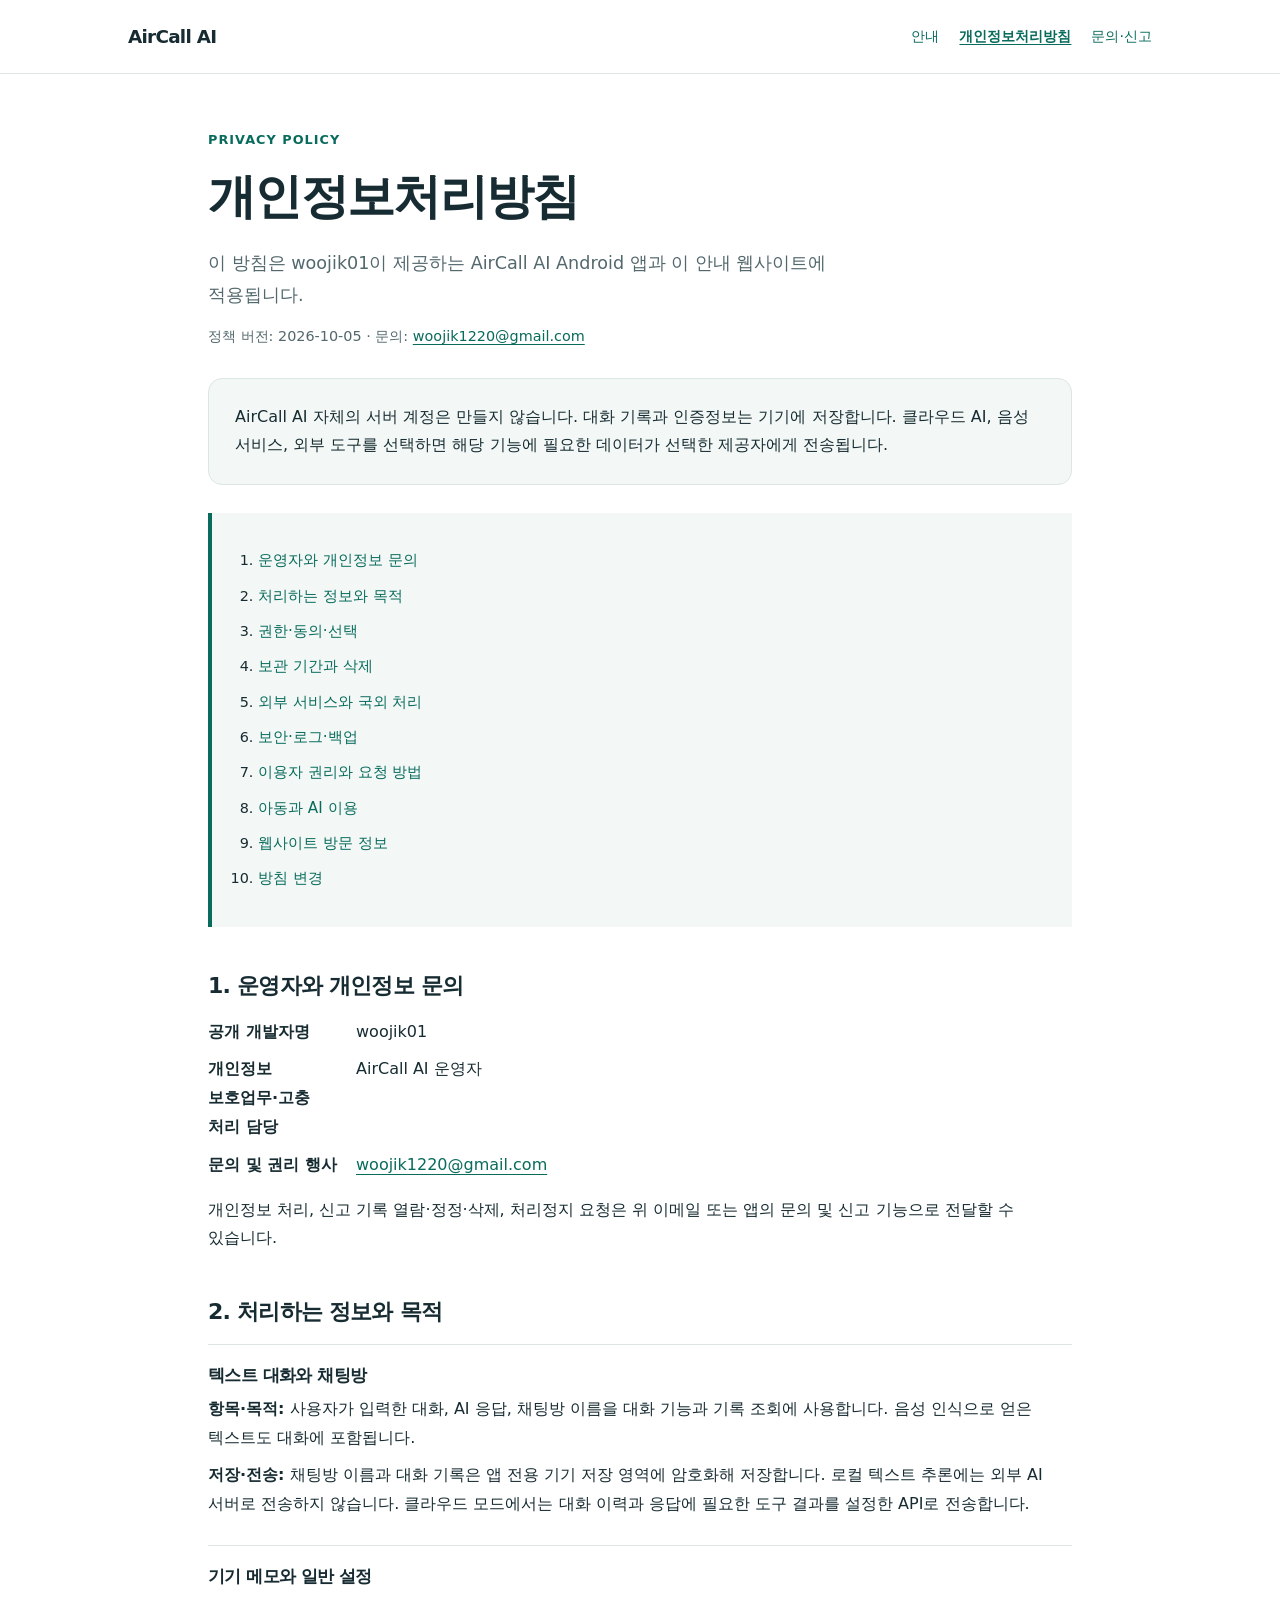
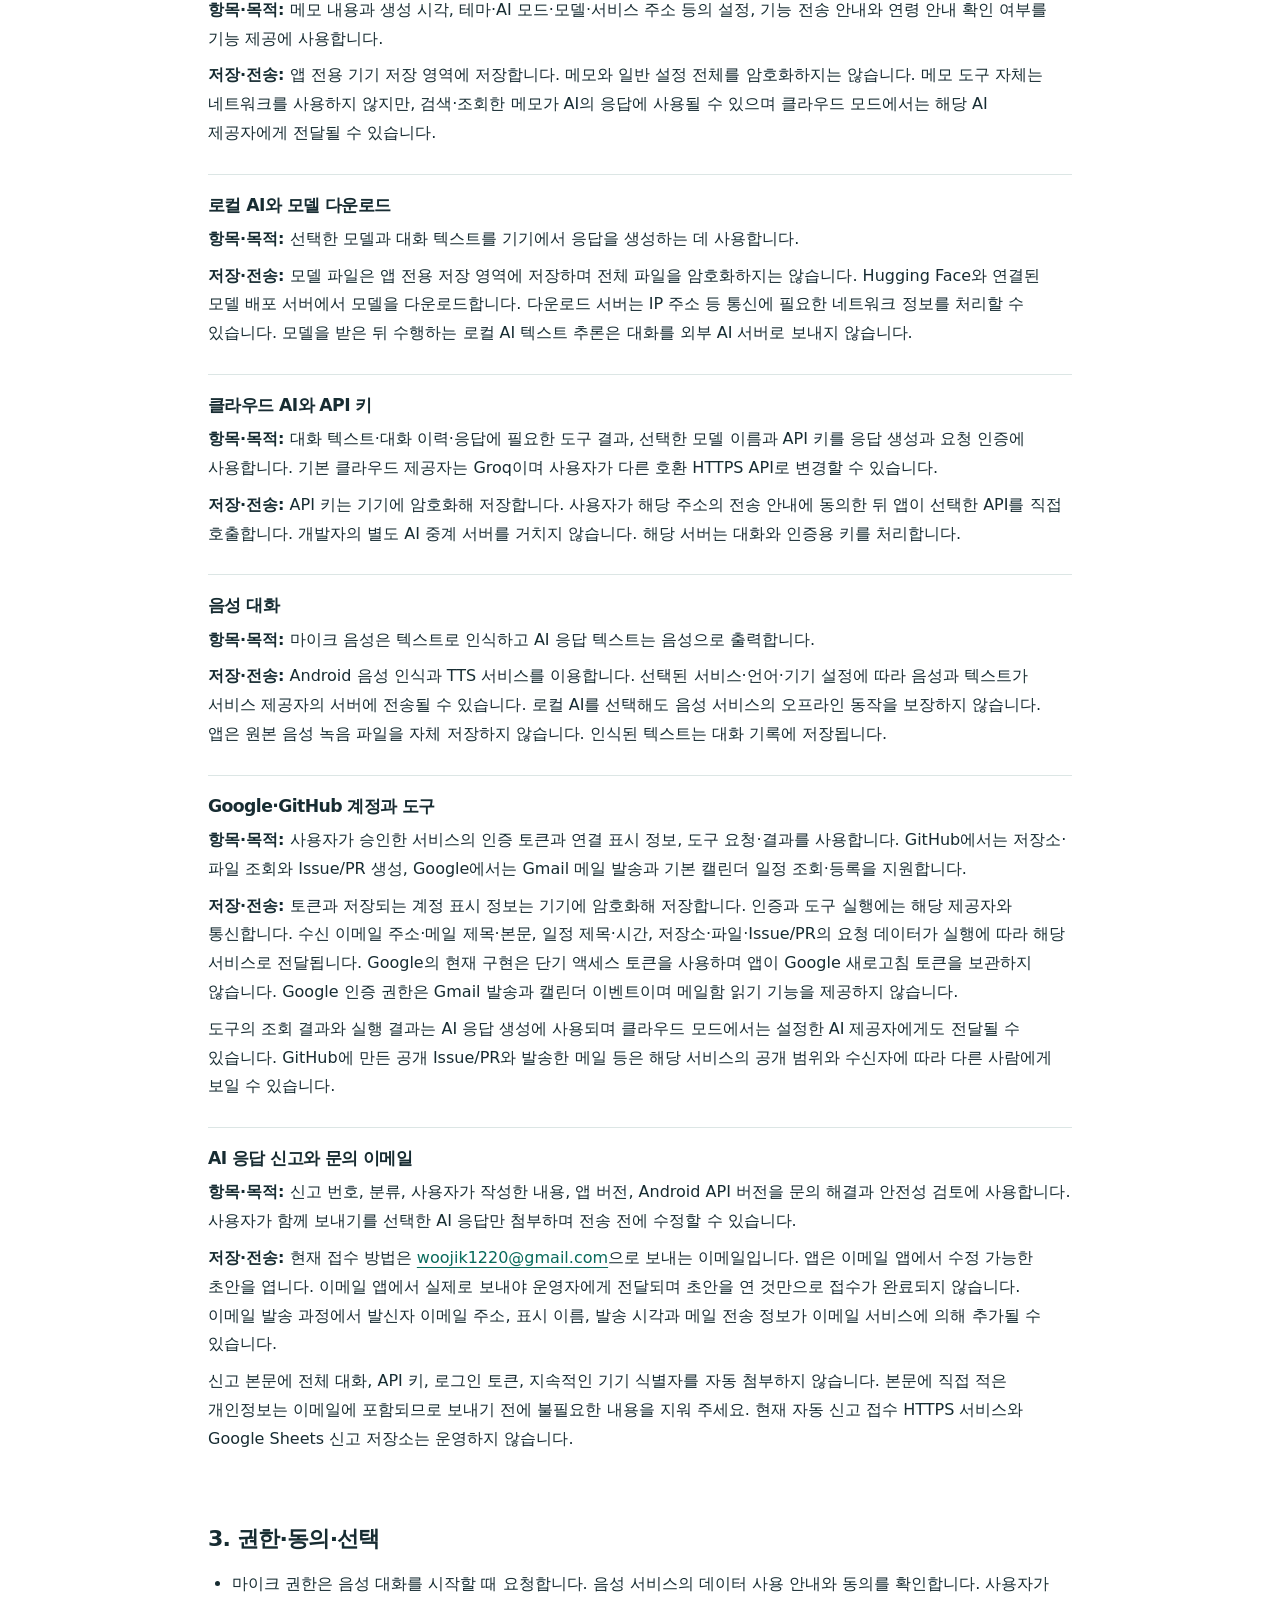
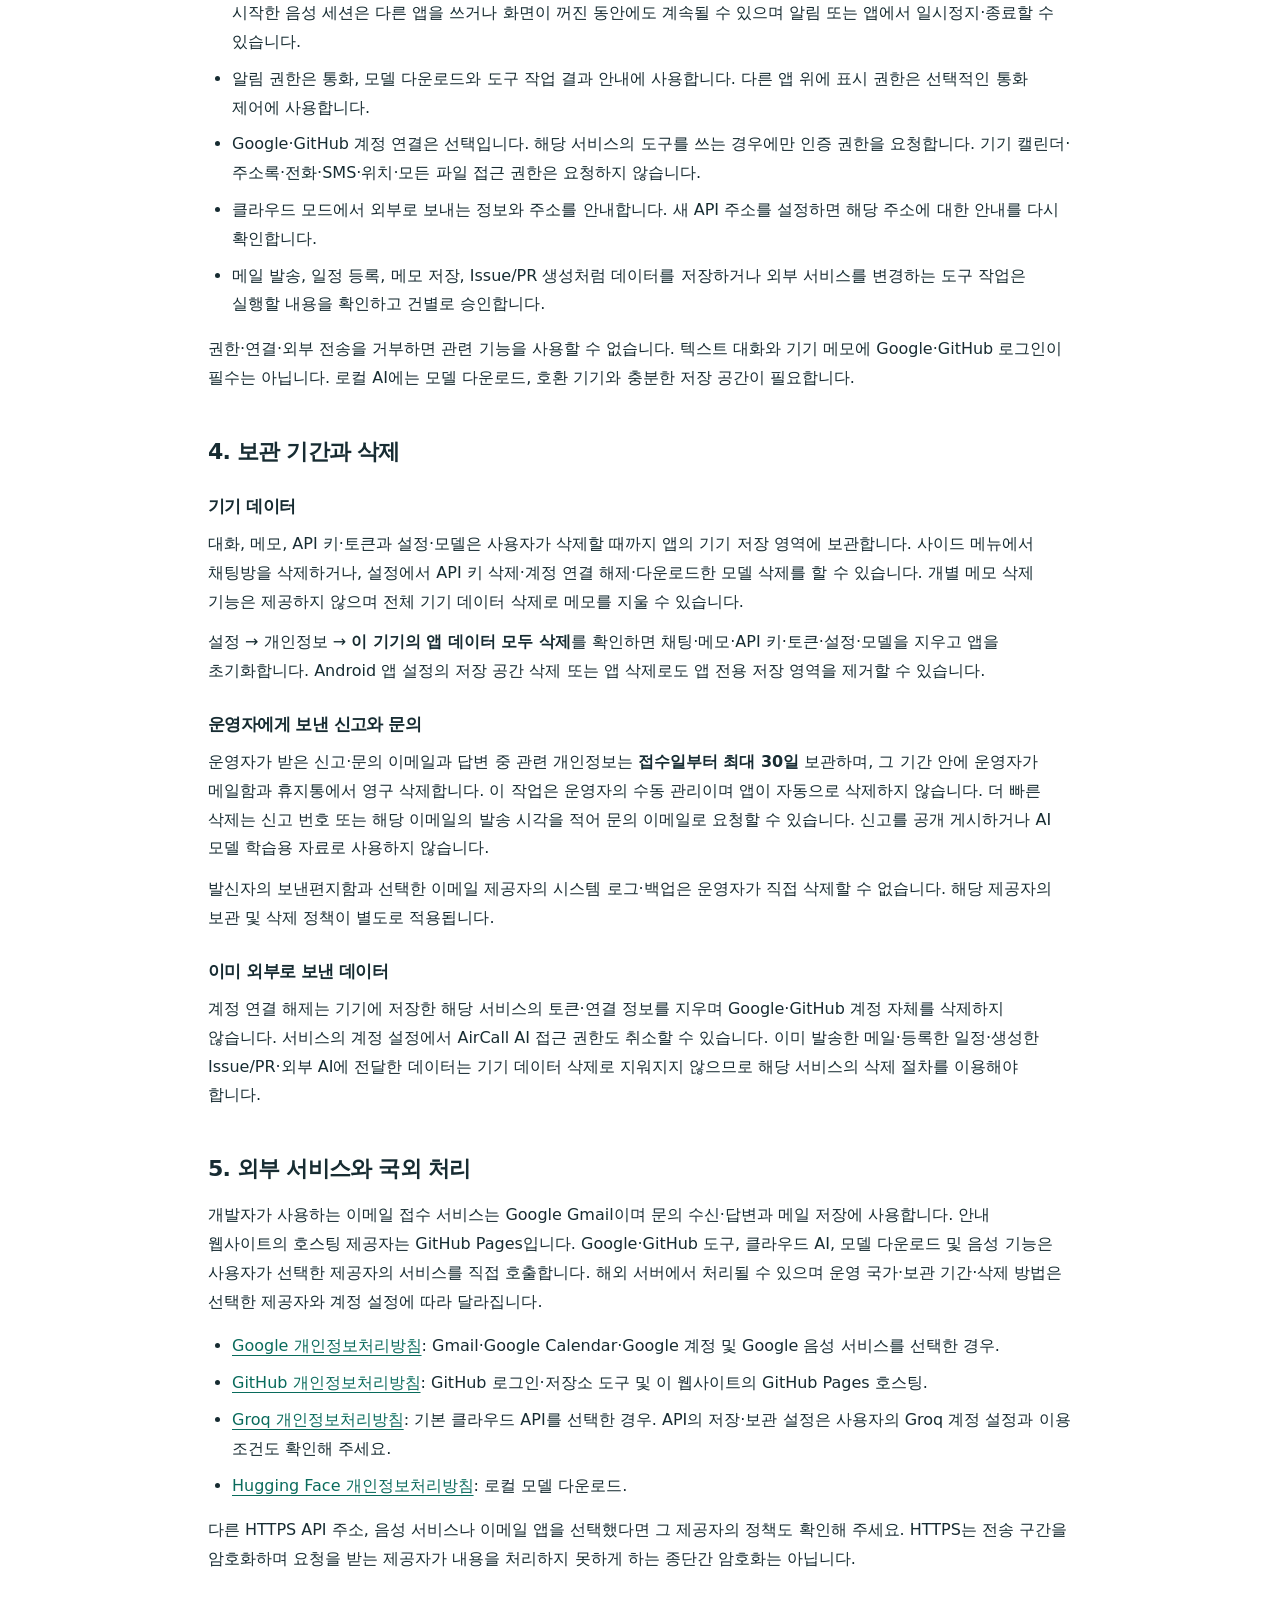
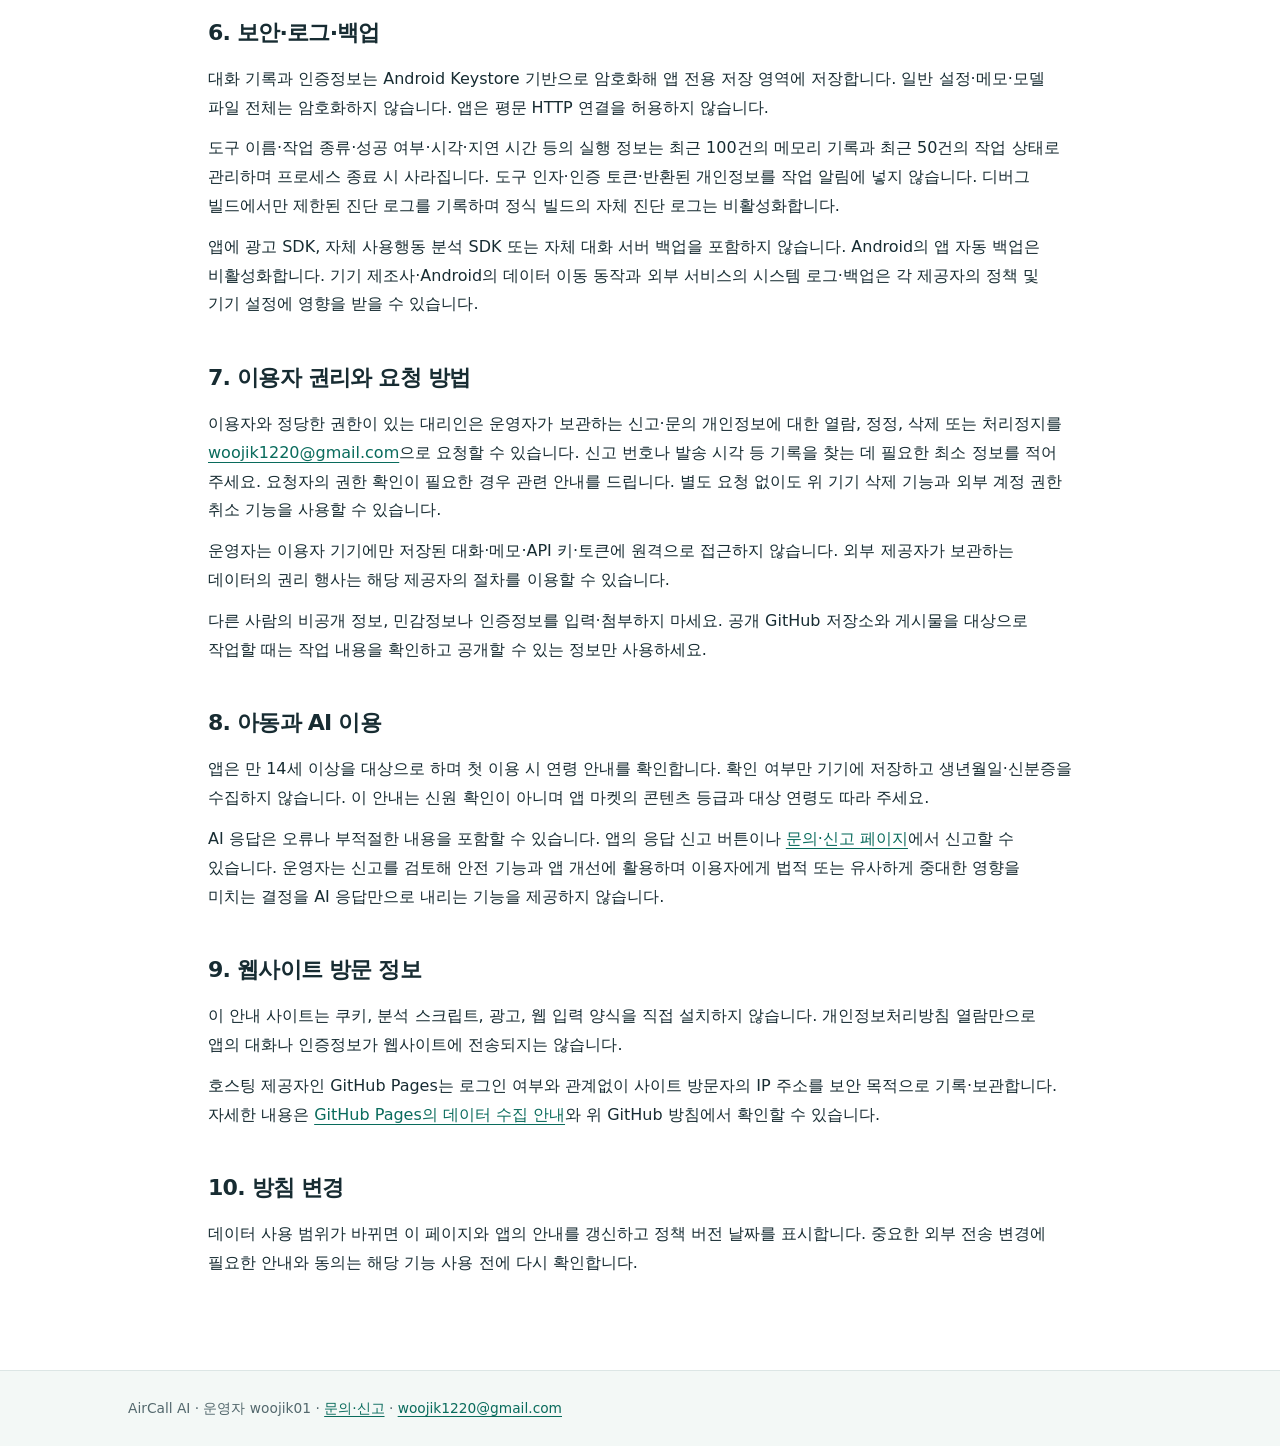
==== privacy-policy.html @ 27fa4282 "Publish AirCall AI privacy and support pages" ====
<!doctype html>
<html lang="ko">
<head>
  <meta charset="utf-8">
  <meta name="viewport" content="width=device-width, initial-scale=1">
  <meta name="description" content="AirCall AI Android 앱의 개인정보 처리 목적, 항목, 외부 전송, 보관 기간과 삭제 방법입니다.">
  <meta name="referrer" content="strict-origin-when-cross-origin">
  <meta http-equiv="Content-Security-Policy" content="default-src 'self'; script-src 'none'; style-src 'self'; object-src 'none'; base-uri 'self'; form-action 'none'">
  <title>개인정보처리방침 · AirCall AI</title>
  <link rel="stylesheet" href="site.css">
</head>
<body>
  <a class="skip" href="#main">본문으로 이동</a>
  <header class="site-header"><div class="bar">
    <a class="brand" href="index.html">AirCall AI</a>
    <nav aria-label="주 메뉴"><a href="index.html">안내</a><a href="privacy-policy.html" aria-current="page">개인정보처리방침</a><a href="support.html">문의·신고</a></nav>
  </div></header>
  <main id="main">
    <div class="eyebrow">Privacy Policy</div>
    <h1>개인정보처리방침</h1>
    <p class="lead">이 방침은 woojik01이 제공하는 AirCall AI Android 앱과 이 안내 웹사이트에 적용됩니다.</p>
    <p class="meta">정책 버전: 2026-10-05 · 문의: <a href="mailto:woojik1220@gmail.com">woojik1220@gmail.com</a></p>
    <div class="panel"><p>AirCall AI 자체의 서버 계정은 만들지 않습니다. 대화 기록과 인증정보는 기기에 저장합니다. 클라우드 AI, 음성 서비스, 외부 도구를 선택하면 해당 기능에 필요한 데이터가 선택한 제공자에게 전송됩니다.</p></div>
    <nav class="toc" aria-label="이 방침의 목차"><ol>
      <li><a href="#controller">운영자와 개인정보 문의</a></li><li><a href="#data">처리하는 정보와 목적</a></li><li><a href="#choices">권한·동의·선택</a></li><li><a href="#retention">보관 기간과 삭제</a></li><li><a href="#services">외부 서비스와 국외 처리</a></li><li><a href="#security">보안·로그·백업</a></li><li><a href="#rights">이용자 권리와 요청 방법</a></li><li><a href="#children">아동과 AI 이용</a></li><li><a href="#website">웹사이트 방문 정보</a></li><li><a href="#changes">방침 변경</a></li>
    </ol></nav>

    <section id="controller"><h2>1. 운영자와 개인정보 문의</h2>
      <dl><dt>공개 개발자명</dt><dd>woojik01</dd><dt>개인정보 보호업무·고충 처리 담당</dt><dd>AirCall AI 운영자</dd><dt>문의 및 권리 행사</dt><dd><a href="mailto:woojik1220@gmail.com">woojik1220@gmail.com</a></dd></dl>
      <p>개인정보 처리, 신고 기록 열람·정정·삭제, 처리정지 요청은 위 이메일 또는 앱의 문의 및 신고 기능으로 전달할 수 있습니다.</p>
    </section>

    <section id="data"><h2>2. 처리하는 정보와 목적</h2>
      <article class="data-flow"><h3>텍스트 대화와 채팅방</h3><p><span class="label">항목·목적:</span> 사용자가 입력한 대화, AI 응답, 채팅방 이름을 대화 기능과 기록 조회에 사용합니다. 음성 인식으로 얻은 텍스트도 대화에 포함됩니다.</p><p><span class="label">저장·전송:</span> 채팅방 이름과 대화 기록은 앱 전용 기기 저장 영역에 암호화해 저장합니다. 로컬 텍스트 추론에는 외부 AI 서버로 전송하지 않습니다. 클라우드 모드에서는 대화 이력과 응답에 필요한 도구 결과를 설정한 API로 전송합니다.</p></article>
      <article class="data-flow"><h3>기기 메모와 일반 설정</h3><p><span class="label">항목·목적:</span> 메모 내용과 생성 시각, 테마·AI 모드·모델·서비스 주소 등의 설정, 기능 전송 안내와 연령 안내 확인 여부를 기능 제공에 사용합니다.</p><p><span class="label">저장·전송:</span> 앱 전용 기기 저장 영역에 저장합니다. 메모와 일반 설정 전체를 암호화하지는 않습니다. 메모 도구 자체는 네트워크를 사용하지 않지만, 검색·조회한 메모가 AI의 응답에 사용될 수 있으며 클라우드 모드에서는 해당 AI 제공자에게 전달될 수 있습니다.</p></article>
      <article class="data-flow"><h3>로컬 AI와 모델 다운로드</h3><p><span class="label">항목·목적:</span> 선택한 모델과 대화 텍스트를 기기에서 응답을 생성하는 데 사용합니다.</p><p><span class="label">저장·전송:</span> 모델 파일은 앱 전용 저장 영역에 저장하며 전체 파일을 암호화하지는 않습니다. Hugging Face와 연결된 모델 배포 서버에서 모델을 다운로드합니다. 다운로드 서버는 IP 주소 등 통신에 필요한 네트워크 정보를 처리할 수 있습니다. 모델을 받은 뒤 수행하는 로컬 AI 텍스트 추론은 대화를 외부 AI 서버로 보내지 않습니다.</p></article>
      <article class="data-flow"><h3>클라우드 AI와 API 키</h3><p><span class="label">항목·목적:</span> 대화 텍스트·대화 이력·응답에 필요한 도구 결과, 선택한 모델 이름과 API 키를 응답 생성과 요청 인증에 사용합니다. 기본 클라우드 제공자는 Groq이며 사용자가 다른 호환 HTTPS API로 변경할 수 있습니다.</p><p><span class="label">저장·전송:</span> API 키는 기기에 암호화해 저장합니다. 사용자가 해당 주소의 전송 안내에 동의한 뒤 앱이 선택한 API를 직접 호출합니다. 개발자의 별도 AI 중계 서버를 거치지 않습니다. 해당 서버는 대화와 인증용 키를 처리합니다.</p></article>
      <article class="data-flow"><h3>음성 대화</h3><p><span class="label">항목·목적:</span> 마이크 음성은 텍스트로 인식하고 AI 응답 텍스트는 음성으로 출력합니다.</p><p><span class="label">저장·전송:</span> Android 음성 인식과 TTS 서비스를 이용합니다. 선택된 서비스·언어·기기 설정에 따라 음성과 텍스트가 서비스 제공자의 서버에 전송될 수 있습니다. 로컬 AI를 선택해도 음성 서비스의 오프라인 동작을 보장하지 않습니다. 앱은 원본 음성 녹음 파일을 자체 저장하지 않습니다. 인식된 텍스트는 대화 기록에 저장됩니다.</p></article>
      <article class="data-flow"><h3>Google·GitHub 계정과 도구</h3><p><span class="label">항목·목적:</span> 사용자가 승인한 서비스의 인증 토큰과 연결 표시 정보, 도구 요청·결과를 사용합니다. GitHub에서는 저장소·파일 조회와 Issue/PR 생성, Google에서는 Gmail 메일 발송과 기본 캘린더 일정 조회·등록을 지원합니다.</p><p><span class="label">저장·전송:</span> 토큰과 저장되는 계정 표시 정보는 기기에 암호화해 저장합니다. 인증과 도구 실행에는 해당 제공자와 통신합니다. 수신 이메일 주소·메일 제목·본문, 일정 제목·시간, 저장소·파일·Issue/PR의 요청 데이터가 실행에 따라 해당 서비스로 전달됩니다. Google의 현재 구현은 단기 액세스 토큰을 사용하며 앱이 Google 새로고침 토큰을 보관하지 않습니다. Google 인증 권한은 Gmail 발송과 캘린더 이벤트이며 메일함 읽기 기능을 제공하지 않습니다.</p><p>도구의 조회 결과와 실행 결과는 AI 응답 생성에 사용되며 클라우드 모드에서는 설정한 AI 제공자에게도 전달될 수 있습니다. GitHub에 만든 공개 Issue/PR와 발송한 메일 등은 해당 서비스의 공개 범위와 수신자에 따라 다른 사람에게 보일 수 있습니다.</p></article>
      <article class="data-flow"><h3>AI 응답 신고와 문의 이메일</h3><p><span class="label">항목·목적:</span> 신고 번호, 분류, 사용자가 작성한 내용, 앱 버전, Android API 버전을 문의 해결과 안전성 검토에 사용합니다. 사용자가 함께 보내기를 선택한 AI 응답만 첨부하며 전송 전에 수정할 수 있습니다.</p><p><span class="label">저장·전송:</span> 현재 접수 방법은 <a href="mailto:woojik1220@gmail.com">woojik1220@gmail.com</a>으로 보내는 이메일입니다. 앱은 이메일 앱에서 수정 가능한 초안을 엽니다. 이메일 앱에서 실제로 보내야 운영자에게 전달되며 초안을 연 것만으로 접수가 완료되지 않습니다. 이메일 발송 과정에서 발신자 이메일 주소, 표시 이름, 발송 시각과 메일 전송 정보가 이메일 서비스에 의해 추가될 수 있습니다.</p><p>신고 본문에 전체 대화, API 키, 로그인 토큰, 지속적인 기기 식별자를 자동 첨부하지 않습니다. 본문에 직접 적은 개인정보는 이메일에 포함되므로 보내기 전에 불필요한 내용을 지워 주세요. 현재 자동 신고 접수 HTTPS 서비스와 Google Sheets 신고 저장소는 운영하지 않습니다.</p></article>
    </section>

    <section id="choices"><h2>3. 권한·동의·선택</h2>
      <ul><li>마이크 권한은 음성 대화를 시작할 때 요청합니다. 음성 서비스의 데이터 사용 안내와 동의를 확인합니다. 사용자가 시작한 음성 세션은 다른 앱을 쓰거나 화면이 꺼진 동안에도 계속될 수 있으며 알림 또는 앱에서 일시정지·종료할 수 있습니다.</li><li>알림 권한은 통화, 모델 다운로드와 도구 작업 결과 안내에 사용합니다. 다른 앱 위에 표시 권한은 선택적인 통화 제어에 사용합니다.</li><li>Google·GitHub 계정 연결은 선택입니다. 해당 서비스의 도구를 쓰는 경우에만 인증 권한을 요청합니다. 기기 캘린더·주소록·전화·SMS·위치·모든 파일 접근 권한은 요청하지 않습니다.</li><li>클라우드 모드에서 외부로 보내는 정보와 주소를 안내합니다. 새 API 주소를 설정하면 해당 주소에 대한 안내를 다시 확인합니다.</li><li>메일 발송, 일정 등록, 메모 저장, Issue/PR 생성처럼 데이터를 저장하거나 외부 서비스를 변경하는 도구 작업은 실행할 내용을 확인하고 건별로 승인합니다.</li></ul>
      <p>권한·연결·외부 전송을 거부하면 관련 기능을 사용할 수 없습니다. 텍스트 대화와 기기 메모에 Google·GitHub 로그인이 필수는 아닙니다. 로컬 AI에는 모델 다운로드, 호환 기기와 충분한 저장 공간이 필요합니다.</p>
    </section>

    <section id="retention"><h2>4. 보관 기간과 삭제</h2>
      <h3>기기 데이터</h3><p>대화, 메모, API 키·토큰과 설정·모델은 사용자가 삭제할 때까지 앱의 기기 저장 영역에 보관합니다. 사이드 메뉴에서 채팅방을 삭제하거나, 설정에서 API 키 삭제·계정 연결 해제·다운로드한 모델 삭제를 할 수 있습니다. 개별 메모 삭제 기능은 제공하지 않으며 전체 기기 데이터 삭제로 메모를 지울 수 있습니다.</p>
      <p>설정 → 개인정보 → <strong>이 기기의 앱 데이터 모두 삭제</strong>를 확인하면 채팅·메모·API 키·토큰·설정·모델을 지우고 앱을 초기화합니다. Android 앱 설정의 저장 공간 삭제 또는 앱 삭제로도 앱 전용 저장 영역을 제거할 수 있습니다.</p>
      <h3>운영자에게 보낸 신고와 문의</h3><p>운영자가 받은 신고·문의 이메일과 답변 중 관련 개인정보는 <strong>접수일부터 최대 30일</strong> 보관하며, 그 기간 안에 운영자가 메일함과 휴지통에서 영구 삭제합니다. 이 작업은 운영자의 수동 관리이며 앱이 자동으로 삭제하지 않습니다. 더 빠른 삭제는 신고 번호 또는 해당 이메일의 발송 시각을 적어 문의 이메일로 요청할 수 있습니다. 신고를 공개 게시하거나 AI 모델 학습용 자료로 사용하지 않습니다.</p>
      <p>발신자의 보낸편지함과 선택한 이메일 제공자의 시스템 로그·백업은 운영자가 직접 삭제할 수 없습니다. 해당 제공자의 보관 및 삭제 정책이 별도로 적용됩니다.</p>
      <h3>이미 외부로 보낸 데이터</h3><p>계정 연결 해제는 기기에 저장한 해당 서비스의 토큰·연결 정보를 지우며 Google·GitHub 계정 자체를 삭제하지 않습니다. 서비스의 계정 설정에서 AirCall AI 접근 권한도 취소할 수 있습니다. 이미 발송한 메일·등록한 일정·생성한 Issue/PR·외부 AI에 전달한 데이터는 기기 데이터 삭제로 지워지지 않으므로 해당 서비스의 삭제 절차를 이용해야 합니다.</p>
    </section>

    <section id="services"><h2>5. 외부 서비스와 국외 처리</h2>
      <p>개발자가 사용하는 이메일 접수 서비스는 Google Gmail이며 문의 수신·답변과 메일 저장에 사용합니다. 안내 웹사이트의 호스팅 제공자는 GitHub Pages입니다. Google·GitHub 도구, 클라우드 AI, 모델 다운로드 및 음성 기능은 사용자가 선택한 제공자의 서비스를 직접 호출합니다. 해외 서버에서 처리될 수 있으며 운영 국가·보관 기간·삭제 방법은 선택한 제공자와 계정 설정에 따라 달라집니다.</p>
      <ul><li><a href="https://policies.google.com/privacy?hl=ko">Google 개인정보처리방침</a>: Gmail·Google Calendar·Google 계정 및 Google 음성 서비스를 선택한 경우.</li><li><a href="https://docs.github.com/en/site-policy/privacy-policies/github-general-privacy-statement">GitHub 개인정보처리방침</a>: GitHub 로그인·저장소 도구 및 이 웹사이트의 GitHub Pages 호스팅.</li><li><a href="https://groq.com/privacy-policy">Groq 개인정보처리방침</a>: 기본 클라우드 API를 선택한 경우. API의 저장·보관 설정은 사용자의 Groq 계정 설정과 이용 조건도 확인해 주세요.</li><li><a href="https://huggingface.co/privacy">Hugging Face 개인정보처리방침</a>: 로컬 모델 다운로드.</li></ul>
      <p>다른 HTTPS API 주소, 음성 서비스나 이메일 앱을 선택했다면 그 제공자의 정책도 확인해 주세요. HTTPS는 전송 구간을 암호화하며 요청을 받는 제공자가 내용을 처리하지 못하게 하는 종단간 암호화는 아닙니다.</p>
    </section>

    <section id="security"><h2>6. 보안·로그·백업</h2>
      <p>대화 기록과 인증정보는 Android Keystore 기반으로 암호화해 앱 전용 저장 영역에 저장합니다. 일반 설정·메모·모델 파일 전체는 암호화하지 않습니다. 앱은 평문 HTTP 연결을 허용하지 않습니다.</p>
      <p>도구 이름·작업 종류·성공 여부·시각·지연 시간 등의 실행 정보는 최근 100건의 메모리 기록과 최근 50건의 작업 상태로 관리하며 프로세스 종료 시 사라집니다. 도구 인자·인증 토큰·반환된 개인정보를 작업 알림에 넣지 않습니다. 디버그 빌드에서만 제한된 진단 로그를 기록하며 정식 빌드의 자체 진단 로그는 비활성화합니다.</p>
      <p>앱에 광고 SDK, 자체 사용행동 분석 SDK 또는 자체 대화 서버 백업을 포함하지 않습니다. Android의 앱 자동 백업은 비활성화합니다. 기기 제조사·Android의 데이터 이동 동작과 외부 서비스의 시스템 로그·백업은 각 제공자의 정책 및 기기 설정에 영향을 받을 수 있습니다.</p>
    </section>

    <section id="rights"><h2>7. 이용자 권리와 요청 방법</h2>
      <p>이용자와 정당한 권한이 있는 대리인은 운영자가 보관하는 신고·문의 개인정보에 대한 열람, 정정, 삭제 또는 처리정지를 <a href="mailto:woojik1220@gmail.com">woojik1220@gmail.com</a>으로 요청할 수 있습니다. 신고 번호나 발송 시각 등 기록을 찾는 데 필요한 최소 정보를 적어 주세요. 요청자의 권한 확인이 필요한 경우 관련 안내를 드립니다. 별도 요청 없이도 위 기기 삭제 기능과 외부 계정 권한 취소 기능을 사용할 수 있습니다.</p>
      <p>운영자는 이용자 기기에만 저장된 대화·메모·API 키·토큰에 원격으로 접근하지 않습니다. 외부 제공자가 보관하는 데이터의 권리 행사는 해당 제공자의 절차를 이용할 수 있습니다.</p>
      <p>다른 사람의 비공개 정보, 민감정보나 인증정보를 입력·첨부하지 마세요. 공개 GitHub 저장소와 게시물을 대상으로 작업할 때는 작업 내용을 확인하고 공개할 수 있는 정보만 사용하세요.</p>
    </section>

    <section id="children"><h2>8. 아동과 AI 이용</h2>
      <p>앱은 만 14세 이상을 대상으로 하며 첫 이용 시 연령 안내를 확인합니다. 확인 여부만 기기에 저장하고 생년월일·신분증을 수집하지 않습니다. 이 안내는 신원 확인이 아니며 앱 마켓의 콘텐츠 등급과 대상 연령도 따라 주세요.</p>
      <p>AI 응답은 오류나 부적절한 내용을 포함할 수 있습니다. 앱의 응답 신고 버튼이나 <a href="support.html">문의·신고 페이지</a>에서 신고할 수 있습니다. 운영자는 신고를 검토해 안전 기능과 앱 개선에 활용하며 이용자에게 법적 또는 유사하게 중대한 영향을 미치는 결정을 AI 응답만으로 내리는 기능을 제공하지 않습니다.</p>
    </section>

    <section id="website"><h2>9. 웹사이트 방문 정보</h2>
      <p>이 안내 사이트는 쿠키, 분석 스크립트, 광고, 웹 입력 양식을 직접 설치하지 않습니다. 개인정보처리방침 열람만으로 앱의 대화나 인증정보가 웹사이트에 전송되지는 않습니다.</p>
      <p>호스팅 제공자인 GitHub Pages는 로그인 여부와 관계없이 사이트 방문자의 IP 주소를 보안 목적으로 기록·보관합니다. 자세한 내용은 <a href="https://docs.github.com/en/pages/getting-started-with-github-pages/what-is-github-pages#data-collection">GitHub Pages의 데이터 수집 안내</a>와 위 GitHub 방침에서 확인할 수 있습니다.</p>
    </section>

    <section id="changes"><h2>10. 방침 변경</h2><p>데이터 사용 범위가 바뀌면 이 페이지와 앱의 안내를 갱신하고 정책 버전 날짜를 표시합니다. 중요한 외부 전송 변경에 필요한 안내와 동의는 해당 기능 사용 전에 다시 확인합니다.</p></section>
  </main>
  <footer><div class="footer-inner">AirCall AI · 운영자 woojik01 · <a href="support.html">문의·신고</a> · <a href="mailto:woojik1220@gmail.com">woojik1220@gmail.com</a></div></footer>
</body>
</html>
---- site.css ----
:root{color-scheme:light;--ink:#172c32;--muted:#53686d;--line:#dce6e5;--accent:#096b5c;--surface:#f3f8f6;--paper:#fff}
*{box-sizing:border-box}
html{scroll-behavior:smooth}
body{margin:0;background:var(--paper);color:var(--ink);font-family:system-ui,-apple-system,BlinkMacSystemFont,"Segoe UI",sans-serif;line-height:1.8;word-break:keep-all;overflow-wrap:anywhere}
a{color:var(--accent);text-underline-offset:.22em}
a:hover{text-decoration-thickness:2px}
a:focus-visible{outline:3px solid var(--accent);outline-offset:5px;border-radius:2px}
.skip{position:absolute;left:16px;top:-100px;background:var(--paper);padding:8px 16px;z-index:5}.skip:focus{top:12px}
.site-header{border-bottom:1px solid var(--line);background:var(--paper)}
.bar{max-width:1080px;margin:auto;padding:20px 28px;display:flex;align-items:center;justify-content:space-between;gap:16px;flex-wrap:wrap}
.brand{font-size:1.15rem;font-weight:750;color:var(--ink);text-decoration:none;letter-spacing:-.04em}
nav{display:flex;gap:20px;flex-wrap:wrap;font-size:.9rem}nav a{text-decoration:none}nav a[aria-current=page]{font-weight:750;text-decoration:underline}
main{max-width:920px;margin:0 auto;padding:54px 28px 80px}
.eyebrow{font-size:.8rem;font-weight:700;letter-spacing:.08em;color:var(--accent);text-transform:uppercase}
h1,h2,h3{line-height:1.4;letter-spacing:-.035em}h1{font-size:clamp(2rem,5vw,3rem);margin:12px 0 18px}h2{font-size:1.38rem;margin:44px 0 16px}h3{font-size:1.08rem;margin:26px 0 8px}
p{margin:12px 0}.lead{font-size:1.1rem;max-width:680px;color:var(--muted)}.meta{font-size:.9rem;color:var(--muted)}
.panel{margin:28px 0;padding:24px 26px;background:var(--surface);border:1px solid var(--line);border-radius:14px}.panel p:first-child{margin-top:0}.panel p:last-child{margin-bottom:0}
.cards{display:grid;grid-template-columns:repeat(2,minmax(0,1fr));gap:18px;margin:34px 0}.card{padding:25px;border:1px solid var(--line);border-radius:14px}.card h2{margin:0 0 12px}.card p{color:var(--muted)}
.button{display:inline-block;padding:10px 18px;background:var(--accent);color:#fff;border-radius:8px;text-decoration:none;font-weight:650;margin-top:12px}
.toc{padding:20px 24px;border-left:4px solid var(--accent);background:var(--surface)}.toc ol{margin:6px 0;padding-left:22px}.toc a{font-size:.95rem}
ul,ol{padding-left:24px}li{margin:8px 0}
dl{display:grid;grid-template-columns:130px 1fr;gap:9px 18px}dt{font-weight:650}dd{margin:0}
.data-flow{border-top:1px solid var(--line);padding:18px 0}.data-flow h3{margin-top:0}.data-flow p{margin:8px 0}.label{font-weight:650}
.small{font-size:.88rem;color:var(--muted)}
footer{border-top:1px solid var(--line);background:var(--surface)}.footer-inner{max-width:1080px;margin:auto;padding:25px 28px;font-size:.86rem;color:var(--muted)}
@media(max-width:600px){.bar{padding:18px 20px;gap:8px}nav{gap:14px;font-size:.82rem}main{padding:36px 20px 54px}h2{margin-top:34px}.panel{padding:20px}.cards{grid-template-columns:1fr}.card{padding:22px}dl{grid-template-columns:1fr;gap:0}dd{margin-bottom:12px}.footer-inner{padding:22px 20px}}
@media(prefers-reduced-motion:reduce){html{scroll-behavior:auto}}
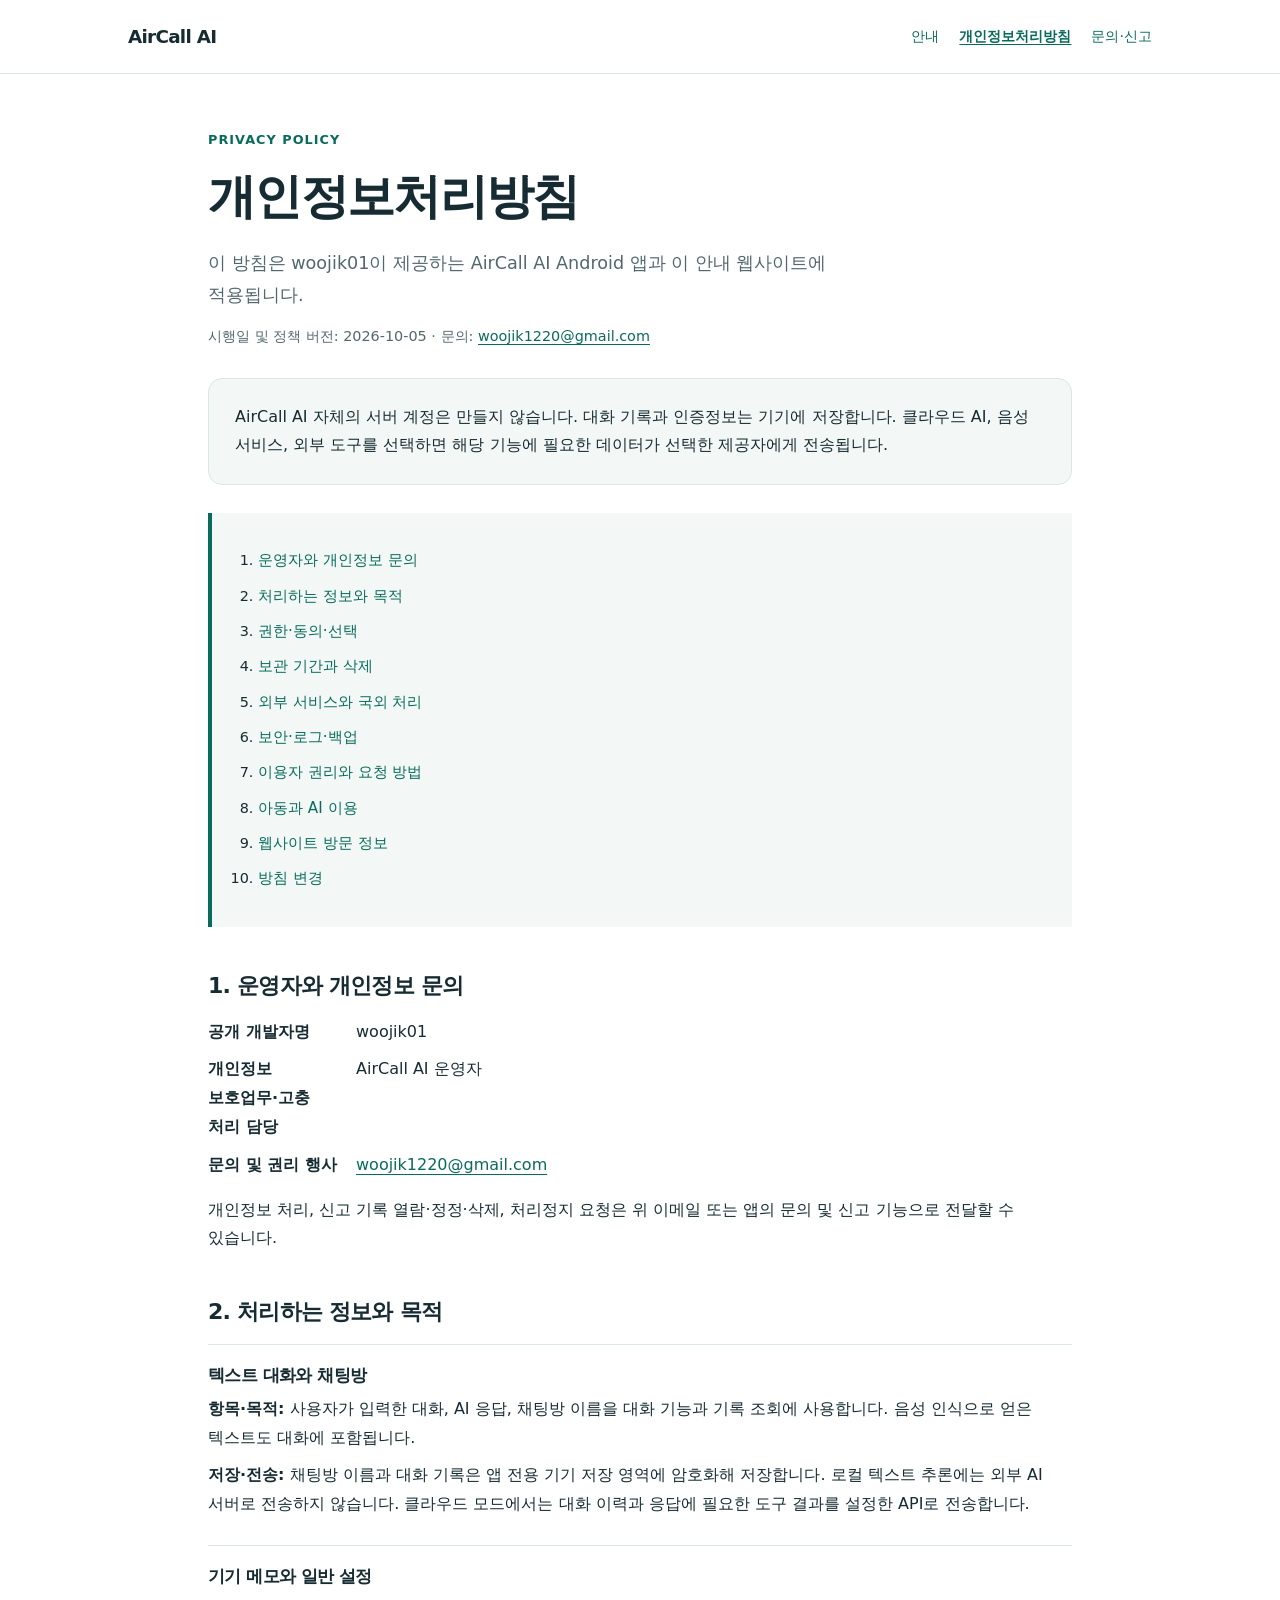
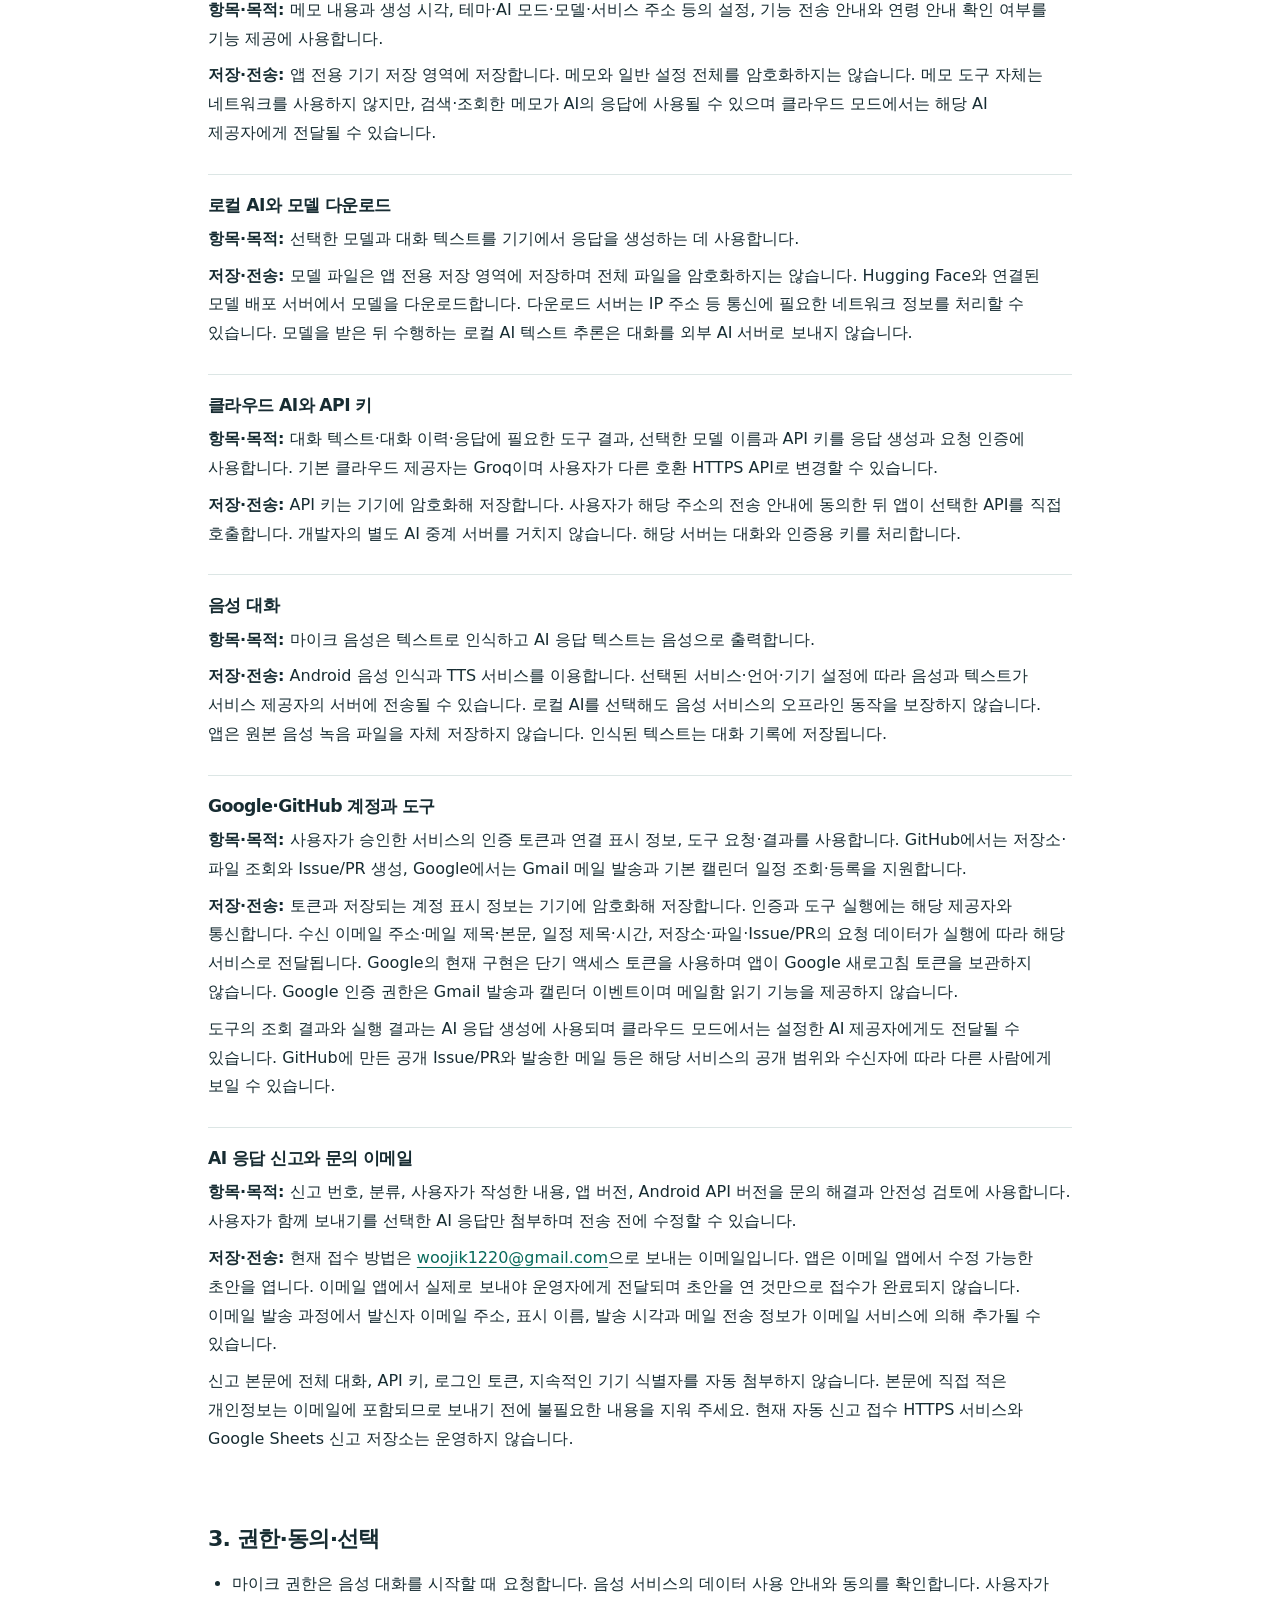
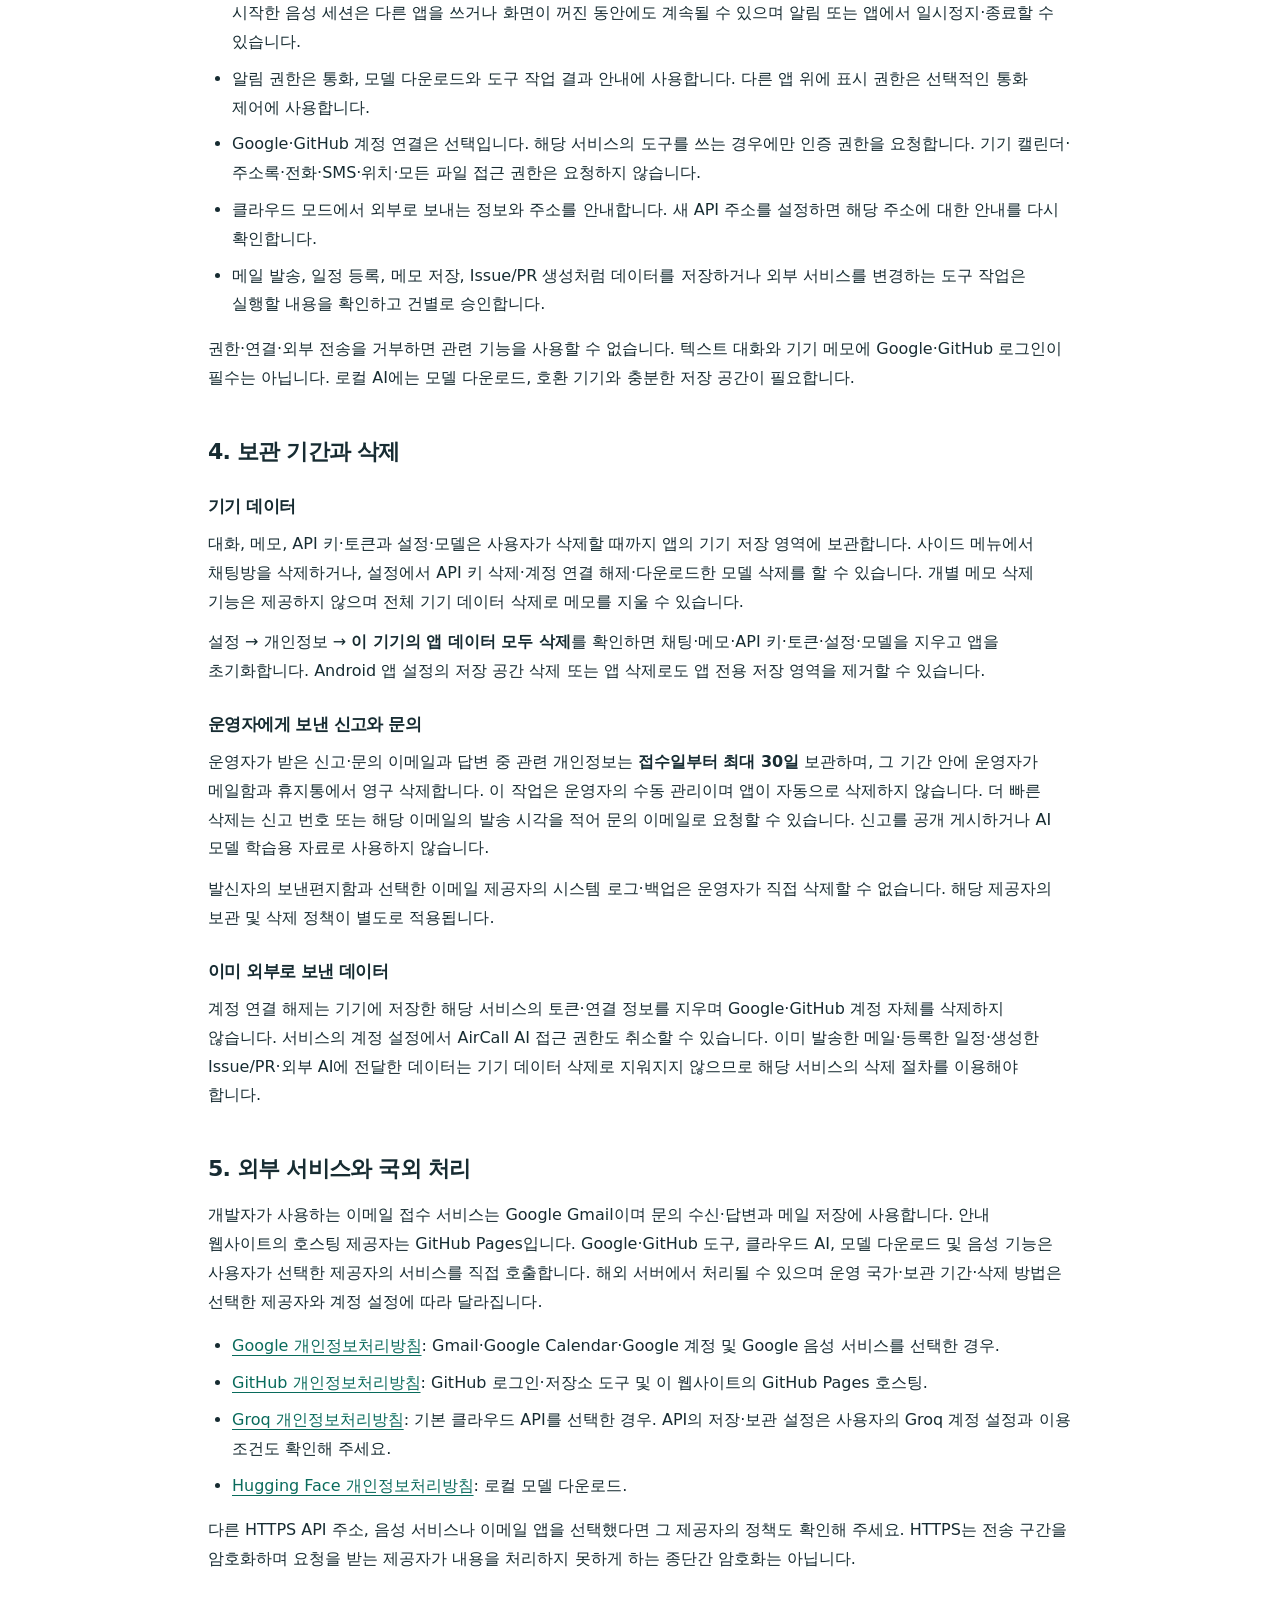
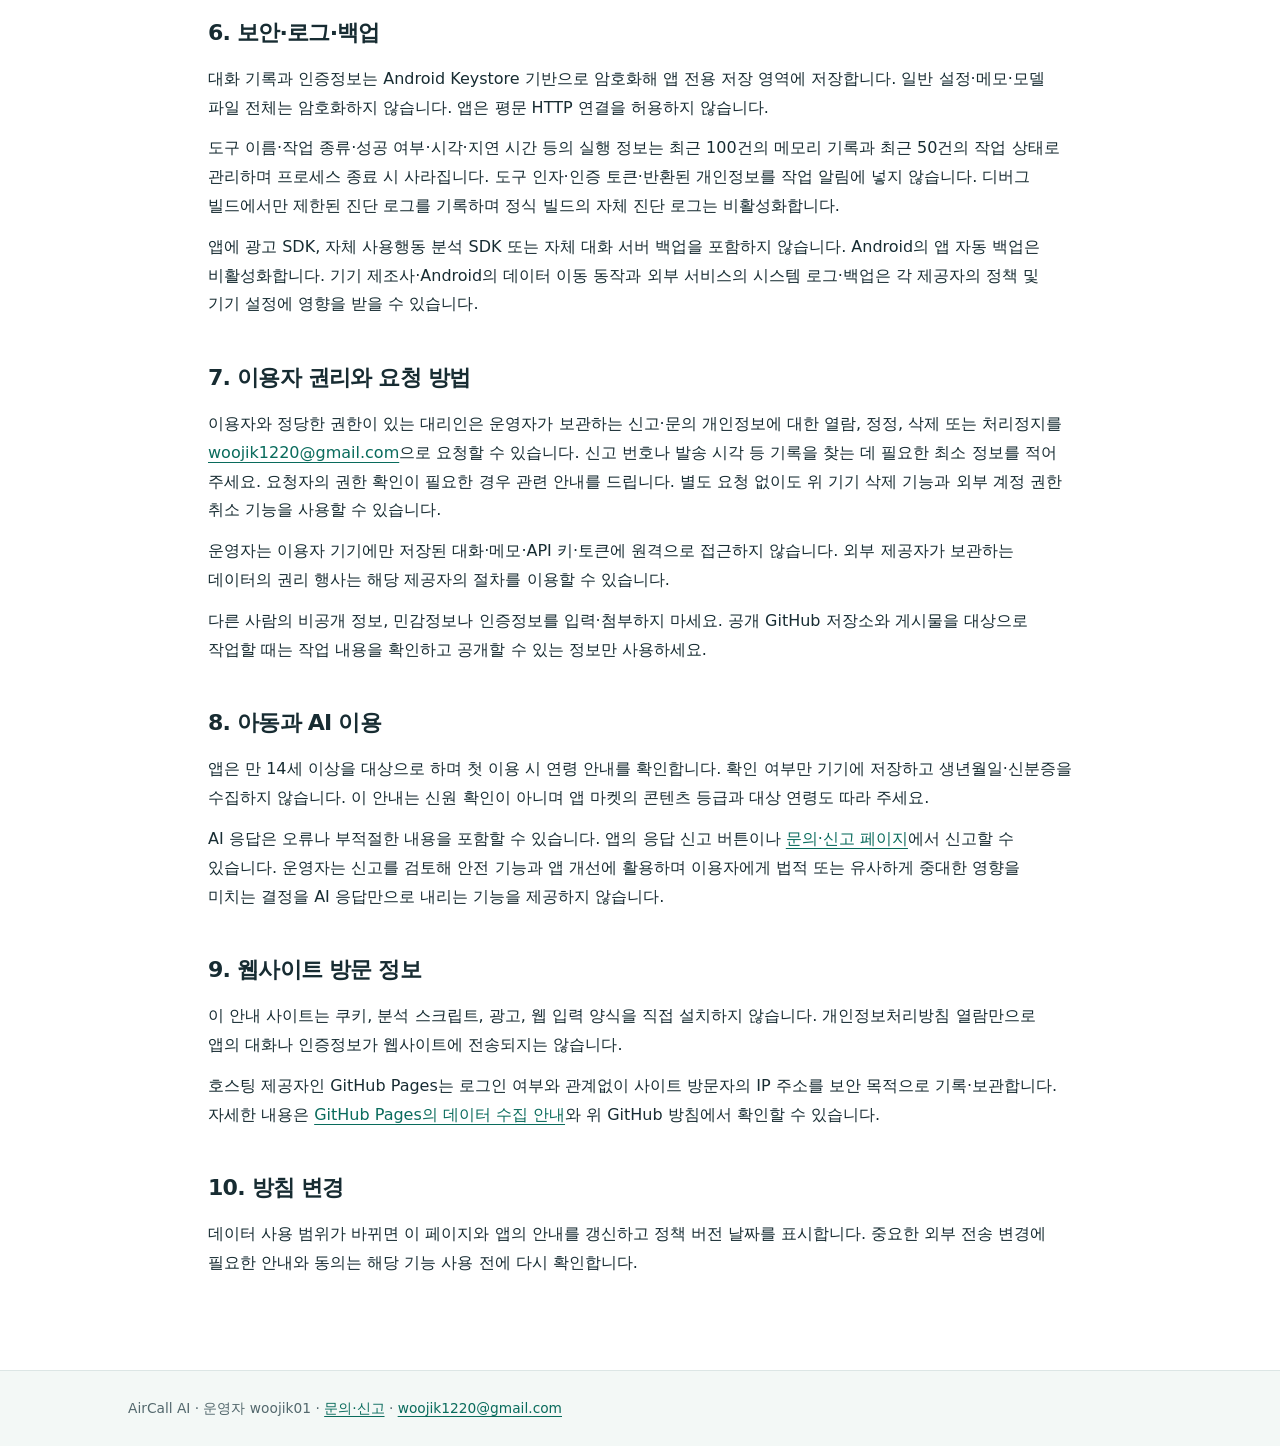
==== commit 9579b909: "Display effective date on published privacy policy" ====
--- a/privacy-policy.html
+++ b/privacy-policy.html
@@ -19,7 +19,7 @@
     <div class="eyebrow">Privacy Policy</div>
     <h1>개인정보처리방침</h1>
     <p class="lead">이 방침은 woojik01이 제공하는 AirCall AI Android 앱과 이 안내 웹사이트에 적용됩니다.</p>
-    <p class="meta">정책 버전: 2026-10-05 · 문의: <a href="mailto:woojik1220@gmail.com">woojik1220@gmail.com</a></p>
+    <p class="meta">시행일 및 정책 버전: 2026-10-05 · 문의: <a href="mailto:woojik1220@gmail.com">woojik1220@gmail.com</a></p>
     <div class="panel"><p>AirCall AI 자체의 서버 계정은 만들지 않습니다. 대화 기록과 인증정보는 기기에 저장합니다. 클라우드 AI, 음성 서비스, 외부 도구를 선택하면 해당 기능에 필요한 데이터가 선택한 제공자에게 전송됩니다.</p></div>
     <nav class="toc" aria-label="이 방침의 목차"><ol>
       <li><a href="#controller">운영자와 개인정보 문의</a></li><li><a href="#data">처리하는 정보와 목적</a></li><li><a href="#choices">권한·동의·선택</a></li><li><a href="#retention">보관 기간과 삭제</a></li><li><a href="#services">외부 서비스와 국외 처리</a></li><li><a href="#security">보안·로그·백업</a></li><li><a href="#rights">이용자 권리와 요청 방법</a></li><li><a href="#children">아동과 AI 이용</a></li><li><a href="#website">웹사이트 방문 정보</a></li><li><a href="#changes">방침 변경</a></li>
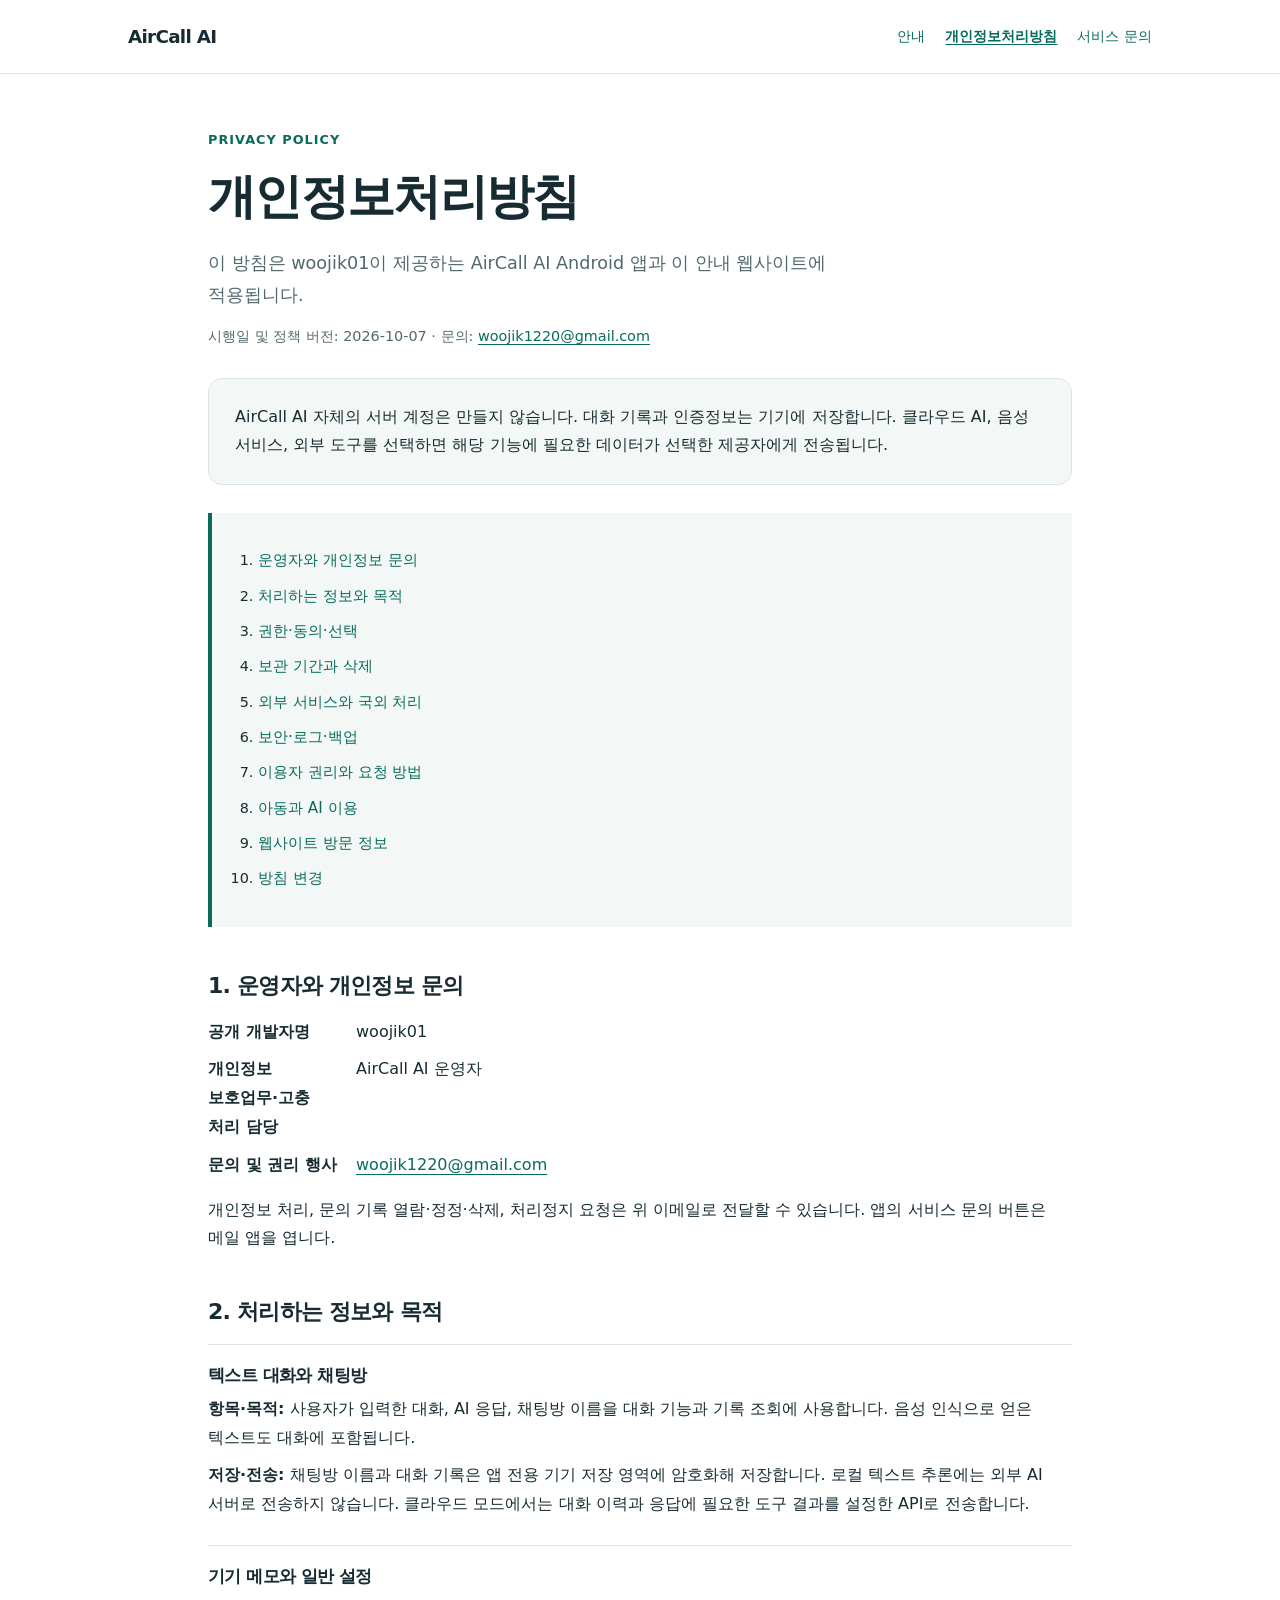
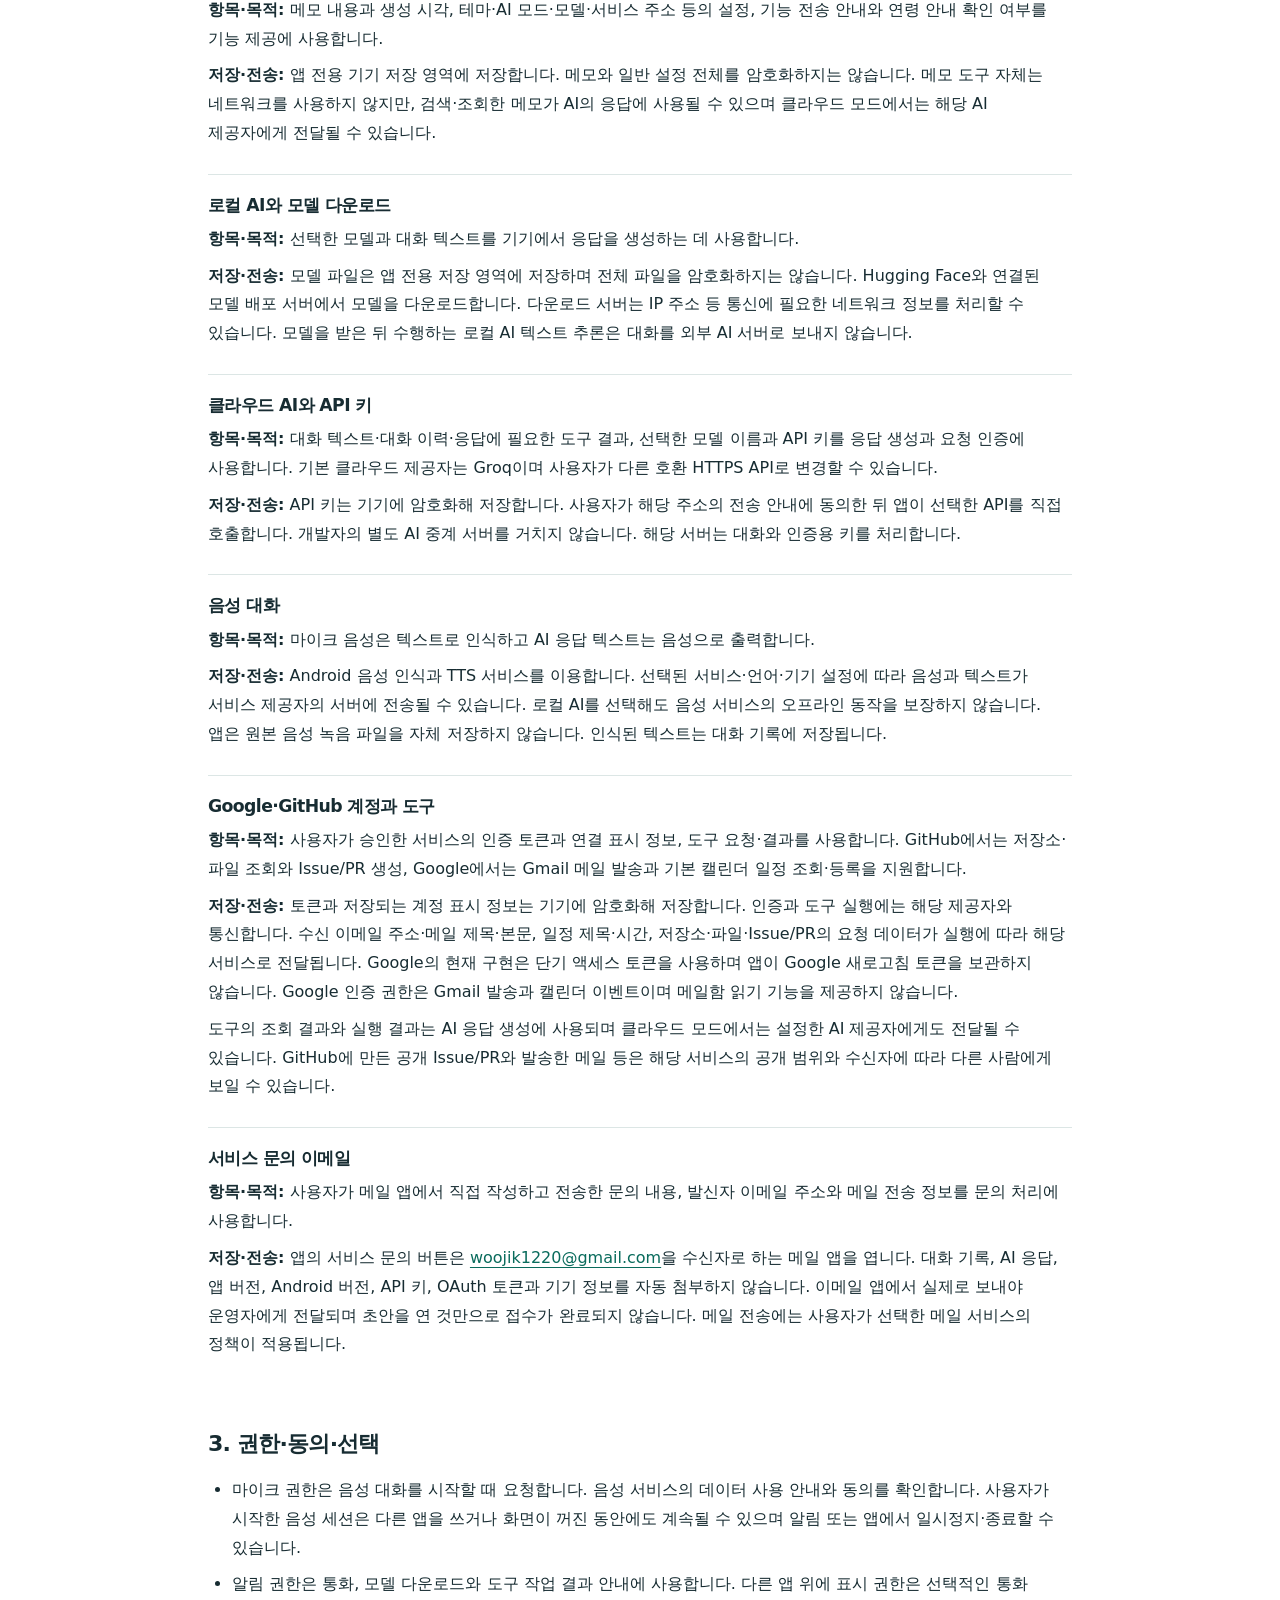
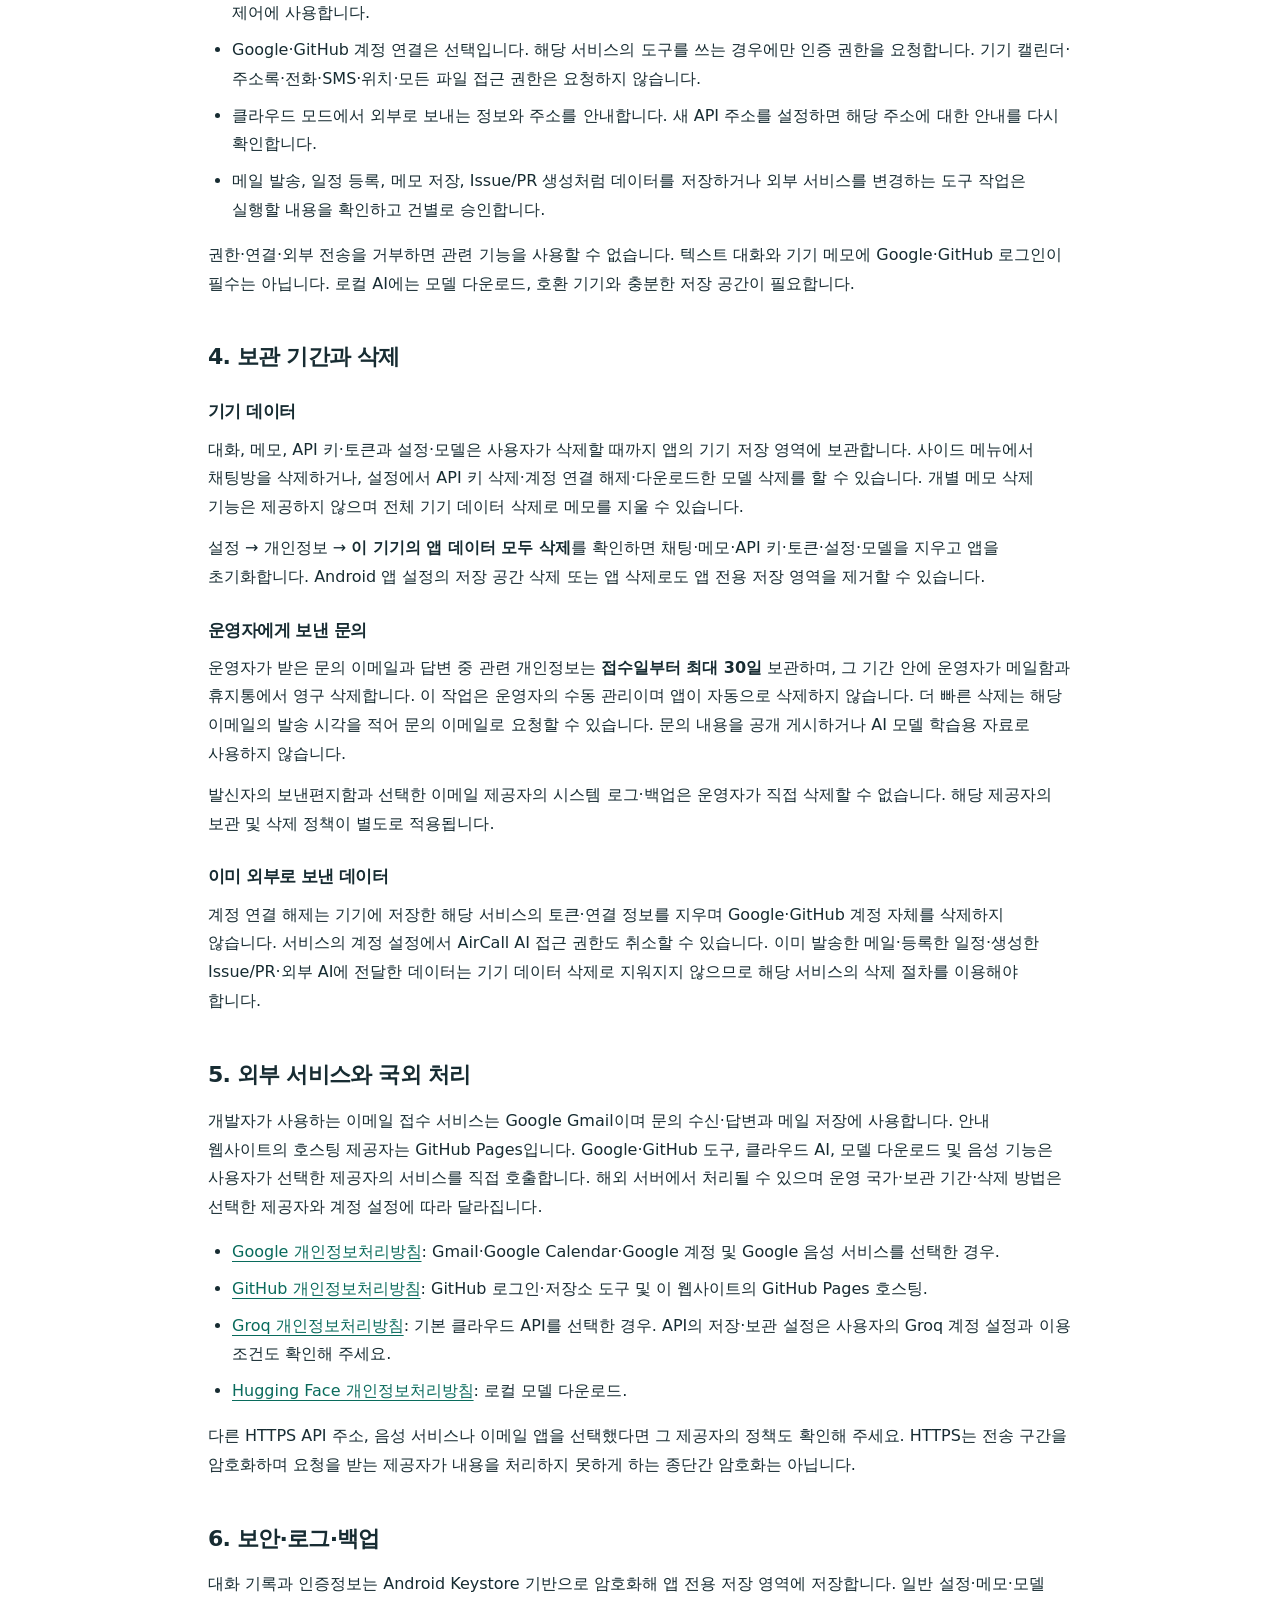
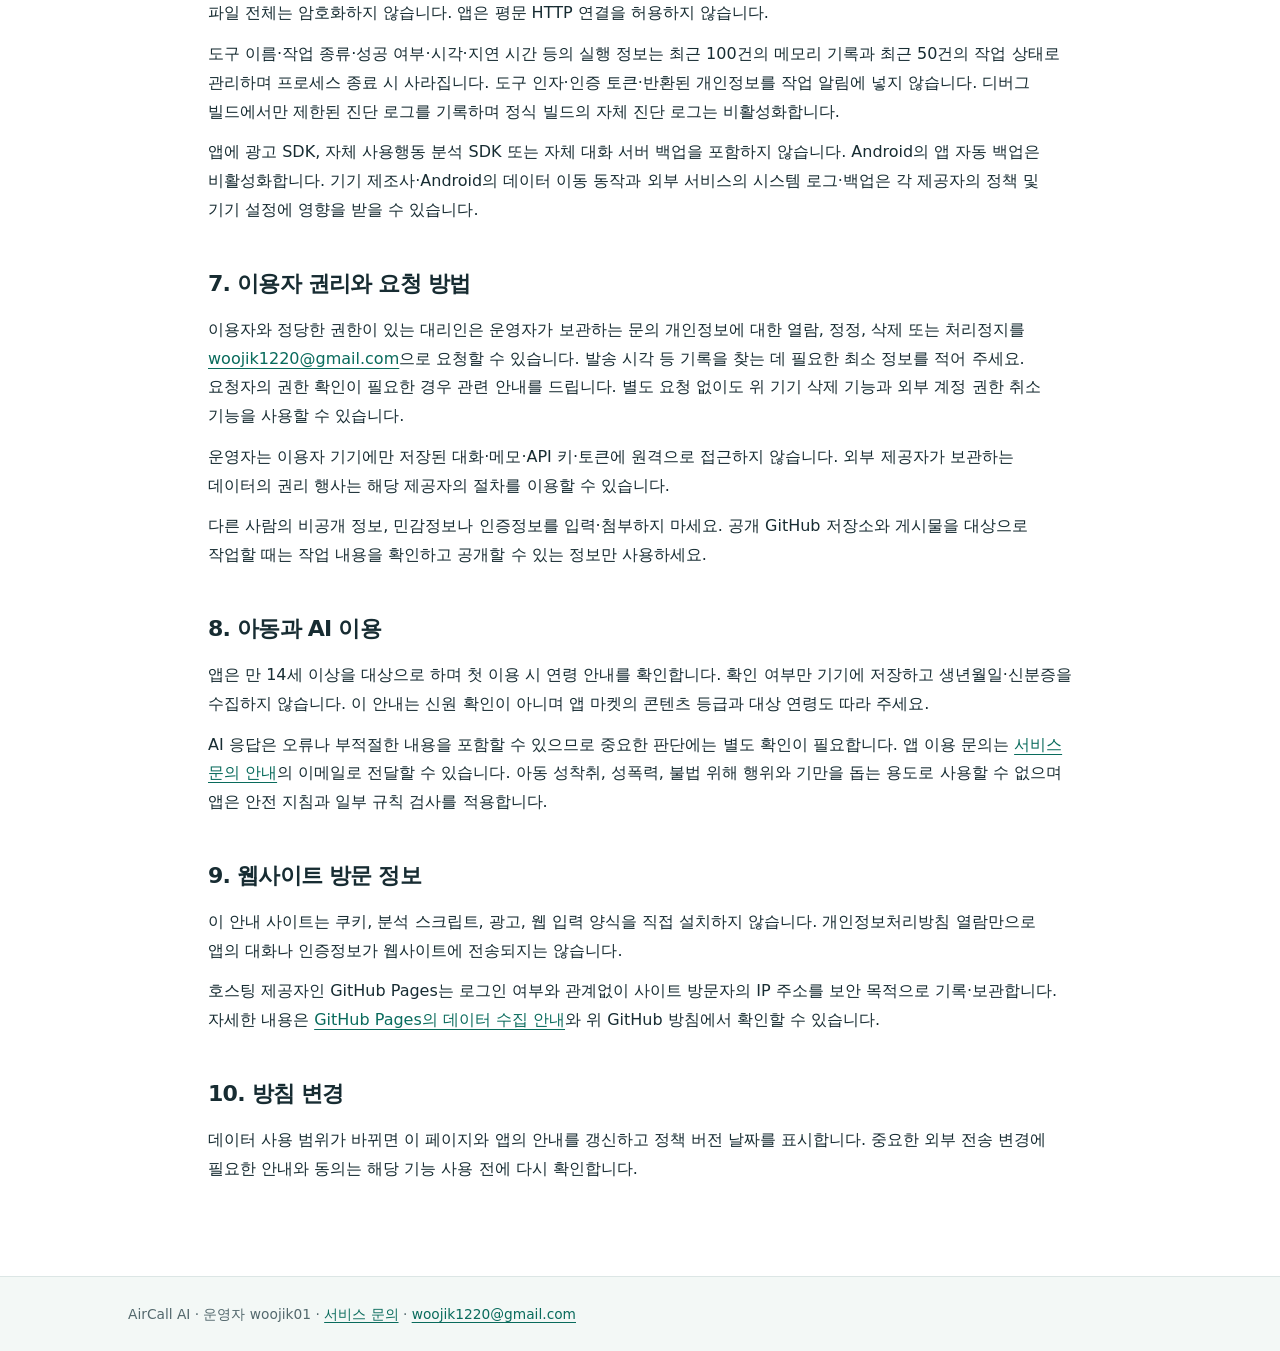
==== commit 1c146593: "Update public privacy and support pages for removed response reporting" ====
--- a/privacy-policy.html
+++ b/privacy-policy.html
@@ -13,13 +13,13 @@
   <a class="skip" href="#main">본문으로 이동</a>
   <header class="site-header"><div class="bar">
     <a class="brand" href="index.html">AirCall AI</a>
-    <nav aria-label="주 메뉴"><a href="index.html">안내</a><a href="privacy-policy.html" aria-current="page">개인정보처리방침</a><a href="support.html">문의·신고</a></nav>
+    <nav aria-label="주 메뉴"><a href="index.html">안내</a><a href="privacy-policy.html" aria-current="page">개인정보처리방침</a><a href="support.html">서비스 문의</a></nav>
   </div></header>
   <main id="main">
     <div class="eyebrow">Privacy Policy</div>
     <h1>개인정보처리방침</h1>
     <p class="lead">이 방침은 woojik01이 제공하는 AirCall AI Android 앱과 이 안내 웹사이트에 적용됩니다.</p>
-    <p class="meta">시행일 및 정책 버전: 2026-10-05 · 문의: <a href="mailto:woojik1220@gmail.com">woojik1220@gmail.com</a></p>
+    <p class="meta">시행일 및 정책 버전: 2026-10-07 · 문의: <a href="mailto:woojik1220@gmail.com">woojik1220@gmail.com</a></p>
     <div class="panel"><p>AirCall AI 자체의 서버 계정은 만들지 않습니다. 대화 기록과 인증정보는 기기에 저장합니다. 클라우드 AI, 음성 서비스, 외부 도구를 선택하면 해당 기능에 필요한 데이터가 선택한 제공자에게 전송됩니다.</p></div>
     <nav class="toc" aria-label="이 방침의 목차"><ol>
       <li><a href="#controller">운영자와 개인정보 문의</a></li><li><a href="#data">처리하는 정보와 목적</a></li><li><a href="#choices">권한·동의·선택</a></li><li><a href="#retention">보관 기간과 삭제</a></li><li><a href="#services">외부 서비스와 국외 처리</a></li><li><a href="#security">보안·로그·백업</a></li><li><a href="#rights">이용자 권리와 요청 방법</a></li><li><a href="#children">아동과 AI 이용</a></li><li><a href="#website">웹사이트 방문 정보</a></li><li><a href="#changes">방침 변경</a></li>
@@ -27,7 +27,7 @@
 
     <section id="controller"><h2>1. 운영자와 개인정보 문의</h2>
       <dl><dt>공개 개발자명</dt><dd>woojik01</dd><dt>개인정보 보호업무·고충 처리 담당</dt><dd>AirCall AI 운영자</dd><dt>문의 및 권리 행사</dt><dd><a href="mailto:woojik1220@gmail.com">woojik1220@gmail.com</a></dd></dl>
-      <p>개인정보 처리, 신고 기록 열람·정정·삭제, 처리정지 요청은 위 이메일 또는 앱의 문의 및 신고 기능으로 전달할 수 있습니다.</p>
+      <p>개인정보 처리, 문의 기록 열람·정정·삭제, 처리정지 요청은 위 이메일로 전달할 수 있습니다. 앱의 서비스 문의 버튼은 메일 앱을 엽니다.</p>
     </section>
 
     <section id="data"><h2>2. 처리하는 정보와 목적</h2>
@@ -37,7 +37,7 @@
       <article class="data-flow"><h3>클라우드 AI와 API 키</h3><p><span class="label">항목·목적:</span> 대화 텍스트·대화 이력·응답에 필요한 도구 결과, 선택한 모델 이름과 API 키를 응답 생성과 요청 인증에 사용합니다. 기본 클라우드 제공자는 Groq이며 사용자가 다른 호환 HTTPS API로 변경할 수 있습니다.</p><p><span class="label">저장·전송:</span> API 키는 기기에 암호화해 저장합니다. 사용자가 해당 주소의 전송 안내에 동의한 뒤 앱이 선택한 API를 직접 호출합니다. 개발자의 별도 AI 중계 서버를 거치지 않습니다. 해당 서버는 대화와 인증용 키를 처리합니다.</p></article>
       <article class="data-flow"><h3>음성 대화</h3><p><span class="label">항목·목적:</span> 마이크 음성은 텍스트로 인식하고 AI 응답 텍스트는 음성으로 출력합니다.</p><p><span class="label">저장·전송:</span> Android 음성 인식과 TTS 서비스를 이용합니다. 선택된 서비스·언어·기기 설정에 따라 음성과 텍스트가 서비스 제공자의 서버에 전송될 수 있습니다. 로컬 AI를 선택해도 음성 서비스의 오프라인 동작을 보장하지 않습니다. 앱은 원본 음성 녹음 파일을 자체 저장하지 않습니다. 인식된 텍스트는 대화 기록에 저장됩니다.</p></article>
       <article class="data-flow"><h3>Google·GitHub 계정과 도구</h3><p><span class="label">항목·목적:</span> 사용자가 승인한 서비스의 인증 토큰과 연결 표시 정보, 도구 요청·결과를 사용합니다. GitHub에서는 저장소·파일 조회와 Issue/PR 생성, Google에서는 Gmail 메일 발송과 기본 캘린더 일정 조회·등록을 지원합니다.</p><p><span class="label">저장·전송:</span> 토큰과 저장되는 계정 표시 정보는 기기에 암호화해 저장합니다. 인증과 도구 실행에는 해당 제공자와 통신합니다. 수신 이메일 주소·메일 제목·본문, 일정 제목·시간, 저장소·파일·Issue/PR의 요청 데이터가 실행에 따라 해당 서비스로 전달됩니다. Google의 현재 구현은 단기 액세스 토큰을 사용하며 앱이 Google 새로고침 토큰을 보관하지 않습니다. Google 인증 권한은 Gmail 발송과 캘린더 이벤트이며 메일함 읽기 기능을 제공하지 않습니다.</p><p>도구의 조회 결과와 실행 결과는 AI 응답 생성에 사용되며 클라우드 모드에서는 설정한 AI 제공자에게도 전달될 수 있습니다. GitHub에 만든 공개 Issue/PR와 발송한 메일 등은 해당 서비스의 공개 범위와 수신자에 따라 다른 사람에게 보일 수 있습니다.</p></article>
-      <article class="data-flow"><h3>AI 응답 신고와 문의 이메일</h3><p><span class="label">항목·목적:</span> 신고 번호, 분류, 사용자가 작성한 내용, 앱 버전, Android API 버전을 문의 해결과 안전성 검토에 사용합니다. 사용자가 함께 보내기를 선택한 AI 응답만 첨부하며 전송 전에 수정할 수 있습니다.</p><p><span class="label">저장·전송:</span> 현재 접수 방법은 <a href="mailto:woojik1220@gmail.com">woojik1220@gmail.com</a>으로 보내는 이메일입니다. 앱은 이메일 앱에서 수정 가능한 초안을 엽니다. 이메일 앱에서 실제로 보내야 운영자에게 전달되며 초안을 연 것만으로 접수가 완료되지 않습니다. 이메일 발송 과정에서 발신자 이메일 주소, 표시 이름, 발송 시각과 메일 전송 정보가 이메일 서비스에 의해 추가될 수 있습니다.</p><p>신고 본문에 전체 대화, API 키, 로그인 토큰, 지속적인 기기 식별자를 자동 첨부하지 않습니다. 본문에 직접 적은 개인정보는 이메일에 포함되므로 보내기 전에 불필요한 내용을 지워 주세요. 현재 자동 신고 접수 HTTPS 서비스와 Google Sheets 신고 저장소는 운영하지 않습니다.</p></article>
+      <article class="data-flow"><h3>서비스 문의 이메일</h3><p><span class="label">항목·목적:</span> 사용자가 메일 앱에서 직접 작성하고 전송한 문의 내용, 발신자 이메일 주소와 메일 전송 정보를 문의 처리에 사용합니다.</p><p><span class="label">저장·전송:</span> 앱의 서비스 문의 버튼은 <a href="mailto:woojik1220@gmail.com">woojik1220@gmail.com</a>을 수신자로 하는 메일 앱을 엽니다. 대화 기록, AI 응답, 앱 버전, Android 버전, API 키, OAuth 토큰과 기기 정보를 자동 첨부하지 않습니다. 이메일 앱에서 실제로 보내야 운영자에게 전달되며 초안을 연 것만으로 접수가 완료되지 않습니다. 메일 전송에는 사용자가 선택한 메일 서비스의 정책이 적용됩니다.</p></article>
     </section>
 
     <section id="choices"><h2>3. 권한·동의·선택</h2>
@@ -48,7 +48,7 @@
     <section id="retention"><h2>4. 보관 기간과 삭제</h2>
       <h3>기기 데이터</h3><p>대화, 메모, API 키·토큰과 설정·모델은 사용자가 삭제할 때까지 앱의 기기 저장 영역에 보관합니다. 사이드 메뉴에서 채팅방을 삭제하거나, 설정에서 API 키 삭제·계정 연결 해제·다운로드한 모델 삭제를 할 수 있습니다. 개별 메모 삭제 기능은 제공하지 않으며 전체 기기 데이터 삭제로 메모를 지울 수 있습니다.</p>
       <p>설정 → 개인정보 → <strong>이 기기의 앱 데이터 모두 삭제</strong>를 확인하면 채팅·메모·API 키·토큰·설정·모델을 지우고 앱을 초기화합니다. Android 앱 설정의 저장 공간 삭제 또는 앱 삭제로도 앱 전용 저장 영역을 제거할 수 있습니다.</p>
-      <h3>운영자에게 보낸 신고와 문의</h3><p>운영자가 받은 신고·문의 이메일과 답변 중 관련 개인정보는 <strong>접수일부터 최대 30일</strong> 보관하며, 그 기간 안에 운영자가 메일함과 휴지통에서 영구 삭제합니다. 이 작업은 운영자의 수동 관리이며 앱이 자동으로 삭제하지 않습니다. 더 빠른 삭제는 신고 번호 또는 해당 이메일의 발송 시각을 적어 문의 이메일로 요청할 수 있습니다. 신고를 공개 게시하거나 AI 모델 학습용 자료로 사용하지 않습니다.</p>
+      <h3>운영자에게 보낸 문의</h3><p>운영자가 받은 문의 이메일과 답변 중 관련 개인정보는 <strong>접수일부터 최대 30일</strong> 보관하며, 그 기간 안에 운영자가 메일함과 휴지통에서 영구 삭제합니다. 이 작업은 운영자의 수동 관리이며 앱이 자동으로 삭제하지 않습니다. 더 빠른 삭제는 해당 이메일의 발송 시각을 적어 문의 이메일로 요청할 수 있습니다. 문의 내용을 공개 게시하거나 AI 모델 학습용 자료로 사용하지 않습니다.</p>
       <p>발신자의 보낸편지함과 선택한 이메일 제공자의 시스템 로그·백업은 운영자가 직접 삭제할 수 없습니다. 해당 제공자의 보관 및 삭제 정책이 별도로 적용됩니다.</p>
       <h3>이미 외부로 보낸 데이터</h3><p>계정 연결 해제는 기기에 저장한 해당 서비스의 토큰·연결 정보를 지우며 Google·GitHub 계정 자체를 삭제하지 않습니다. 서비스의 계정 설정에서 AirCall AI 접근 권한도 취소할 수 있습니다. 이미 발송한 메일·등록한 일정·생성한 Issue/PR·외부 AI에 전달한 데이터는 기기 데이터 삭제로 지워지지 않으므로 해당 서비스의 삭제 절차를 이용해야 합니다.</p>
     </section>
@@ -66,14 +66,14 @@
     </section>
 
     <section id="rights"><h2>7. 이용자 권리와 요청 방법</h2>
-      <p>이용자와 정당한 권한이 있는 대리인은 운영자가 보관하는 신고·문의 개인정보에 대한 열람, 정정, 삭제 또는 처리정지를 <a href="mailto:woojik1220@gmail.com">woojik1220@gmail.com</a>으로 요청할 수 있습니다. 신고 번호나 발송 시각 등 기록을 찾는 데 필요한 최소 정보를 적어 주세요. 요청자의 권한 확인이 필요한 경우 관련 안내를 드립니다. 별도 요청 없이도 위 기기 삭제 기능과 외부 계정 권한 취소 기능을 사용할 수 있습니다.</p>
+      <p>이용자와 정당한 권한이 있는 대리인은 운영자가 보관하는 문의 개인정보에 대한 열람, 정정, 삭제 또는 처리정지를 <a href="mailto:woojik1220@gmail.com">woojik1220@gmail.com</a>으로 요청할 수 있습니다. 발송 시각 등 기록을 찾는 데 필요한 최소 정보를 적어 주세요. 요청자의 권한 확인이 필요한 경우 관련 안내를 드립니다. 별도 요청 없이도 위 기기 삭제 기능과 외부 계정 권한 취소 기능을 사용할 수 있습니다.</p>
       <p>운영자는 이용자 기기에만 저장된 대화·메모·API 키·토큰에 원격으로 접근하지 않습니다. 외부 제공자가 보관하는 데이터의 권리 행사는 해당 제공자의 절차를 이용할 수 있습니다.</p>
       <p>다른 사람의 비공개 정보, 민감정보나 인증정보를 입력·첨부하지 마세요. 공개 GitHub 저장소와 게시물을 대상으로 작업할 때는 작업 내용을 확인하고 공개할 수 있는 정보만 사용하세요.</p>
     </section>
 
     <section id="children"><h2>8. 아동과 AI 이용</h2>
       <p>앱은 만 14세 이상을 대상으로 하며 첫 이용 시 연령 안내를 확인합니다. 확인 여부만 기기에 저장하고 생년월일·신분증을 수집하지 않습니다. 이 안내는 신원 확인이 아니며 앱 마켓의 콘텐츠 등급과 대상 연령도 따라 주세요.</p>
-      <p>AI 응답은 오류나 부적절한 내용을 포함할 수 있습니다. 앱의 응답 신고 버튼이나 <a href="support.html">문의·신고 페이지</a>에서 신고할 수 있습니다. 운영자는 신고를 검토해 안전 기능과 앱 개선에 활용하며 이용자에게 법적 또는 유사하게 중대한 영향을 미치는 결정을 AI 응답만으로 내리는 기능을 제공하지 않습니다.</p>
+      <p>AI 응답은 오류나 부적절한 내용을 포함할 수 있으므로 중요한 판단에는 별도 확인이 필요합니다. 앱 이용 문의는 <a href="support.html">서비스 문의 안내</a>의 이메일로 전달할 수 있습니다. 아동 성착취, 성폭력, 불법 위해 행위와 기만을 돕는 용도로 사용할 수 없으며 앱은 안전 지침과 일부 규칙 검사를 적용합니다.</p>
     </section>
 
     <section id="website"><h2>9. 웹사이트 방문 정보</h2>
@@ -83,6 +83,6 @@
 
     <section id="changes"><h2>10. 방침 변경</h2><p>데이터 사용 범위가 바뀌면 이 페이지와 앱의 안내를 갱신하고 정책 버전 날짜를 표시합니다. 중요한 외부 전송 변경에 필요한 안내와 동의는 해당 기능 사용 전에 다시 확인합니다.</p></section>
   </main>
-  <footer><div class="footer-inner">AirCall AI · 운영자 woojik01 · <a href="support.html">문의·신고</a> · <a href="mailto:woojik1220@gmail.com">woojik1220@gmail.com</a></div></footer>
+  <footer><div class="footer-inner">AirCall AI · 운영자 woojik01 · <a href="support.html">서비스 문의</a> · <a href="mailto:woojik1220@gmail.com">woojik1220@gmail.com</a></div></footer>
 </body>
 </html>
